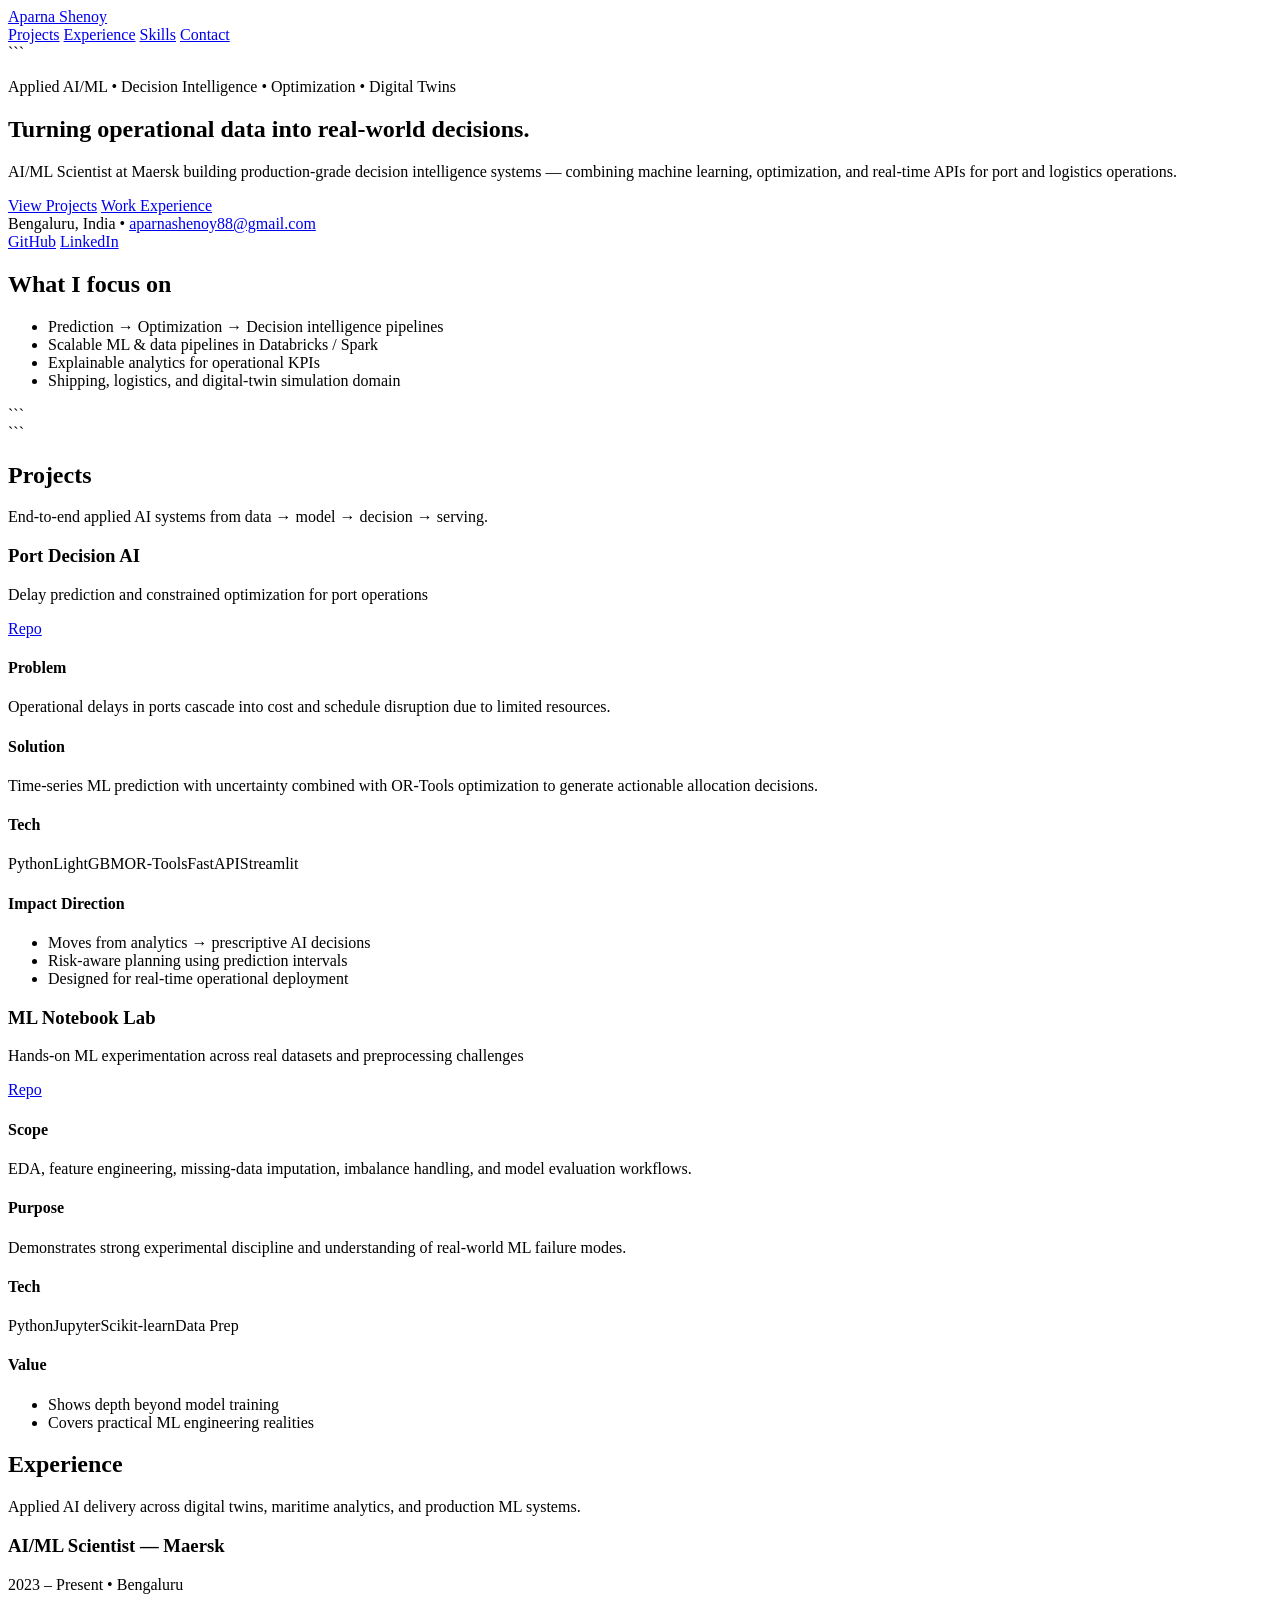
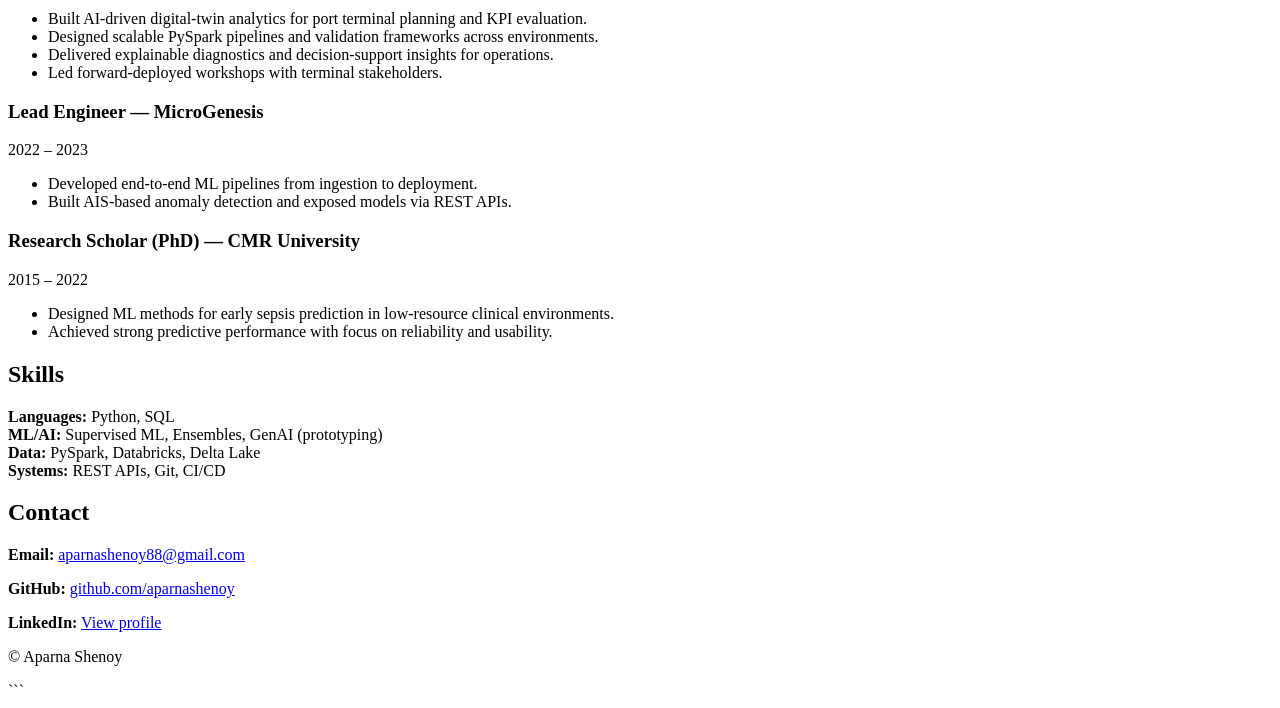
==== index.html @ 94d7e7fe "Add index.html for personal portfolio website This commit adds a new HTML file for a personal portfo" ====
<!doctype html>

<html lang="en">
<head>
  <meta charset="utf-8" />
  <meta name="viewport" content="width=device-width, initial-scale=1" />
  <title>Aparna Shenoy | Applied AI/ML Scientist</title>
  <meta name="description" content="Applied AI/ML Scientist building decision intelligence systems: forecasting, optimization, and real-time APIs for ports, logistics, and digital twins." />
  <link rel="stylesheet" href="styles.css" />
</head>

<body>
  <!-- ================= HEADER ================= -->
  <header class="container header">
    <nav class="nav">
      <a class="brand" href="#top">Aparna Shenoy</a>
      <div class="navlinks">
        <a href="#projects">Projects</a>
        <a href="#experience">Experience</a>
        <a href="#skills">Skills</a>
        <a href="#contact" class="pill">Contact</a>
      </div>
    </nav>

```
<section class="hero" id="top">
  <div>
    <p class="eyebrow">Applied AI/ML • Decision Intelligence • Optimization • Digital Twins</p>

    <h1>Turning operational data into real-world decisions.</h1>

    <p class="subtitle">
      AI/ML Scientist at Maersk building production-grade decision intelligence systems —
      combining machine learning, optimization, and real-time APIs for port and logistics operations.
    </p>

    <div class="cta">
      <a class="btn" href="#projects">View Projects</a>
      <a class="btn ghost" href="#experience">Work Experience</a>
    </div>

    <div class="meta">
      <span>Bengaluru, India</span>
      <span>•</span>
      <a href="mailto:aparnashenoy88@gmail.com">aparnashenoy88@gmail.com</a>
    </div>

    <div class="social">
      <a class="pill" href="https://github.com/aparnashenoy" target="_blank">GitHub</a>
      <a class="pill" href="https://www.linkedin.com/in/aparna-shenoy-7160a719/" target="_blank">LinkedIn</a>
    </div>
  </div>

  <div class="card">
    <h2>What I focus on</h2>
    <ul class="bullets">
      <li>Prediction → Optimization → Decision intelligence pipelines</li>
      <li>Scalable ML & data pipelines in Databricks / Spark</li>
      <li>Explainable analytics for operational KPIs</li>
      <li>Shipping, logistics, and digital-twin simulation domain</li>
    </ul>
  </div>
</section>
```

  </header>

  <!-- ================= MAIN ================= -->

  <main>

```
<!-- ===== PROJECTS ===== -->
<section class="container section" id="projects">
  <div class="sectionTitle">
    <h2>Projects</h2>
    <p>End-to-end applied AI systems from data → model → decision → serving.</p>
  </div>

  <!-- Port Decision AI -->
  <article class="project">
    <div class="projectHead">
      <div>
        <h3>Port Decision AI</h3>
        <p class="muted">Delay prediction and constrained optimization for port operations</p>
      </div>
      <div class="projectLinks">
        <a class="pill" href="https://github.com/aparnashenoy/port-decision-ai/tree/main/03_port_decision_ai" target="_blank">Repo</a>
      </div>
    </div>

    <div class="grid">
      <div class="card">
        <h4>Problem</h4>
        <p>Operational delays in ports cascade into cost and schedule disruption due to limited resources.</p>
      </div>
      <div class="card">
        <h4>Solution</h4>
        <p>Time-series ML prediction with uncertainty combined with OR-Tools optimization to generate actionable allocation decisions.</p>
      </div>
      <div class="card">
        <h4>Tech</h4>
        <p class="tags">
          <span>Python</span><span>LightGBM</span><span>OR-Tools</span><span>FastAPI</span><span>Streamlit</span>
        </p>
      </div>
      <div class="card">
        <h4>Impact Direction</h4>
        <ul class="bullets">
          <li>Moves from analytics → prescriptive AI decisions</li>
          <li>Risk-aware planning using prediction intervals</li>
          <li>Designed for real-time operational deployment</li>
        </ul>
      </div>
    </div>
  </article>

  <!-- ML Repo -->
  <article class="project">
    <div class="projectHead">
      <div>
        <h3>ML Notebook Lab</h3>
        <p class="muted">Hands-on ML experimentation across real datasets and preprocessing challenges</p>
      </div>
      <div class="projectLinks">
        <a class="pill" href="https://github.com/aparnashenoy/ml" target="_blank">Repo</a>
      </div>
    </div>

    <div class="grid">
      <div class="card">
        <h4>Scope</h4>
        <p>EDA, feature engineering, missing-data imputation, imbalance handling, and model evaluation workflows.</p>
      </div>
      <div class="card">
        <h4>Purpose</h4>
        <p>Demonstrates strong experimental discipline and understanding of real-world ML failure modes.</p>
      </div>
      <div class="card">
        <h4>Tech</h4>
        <p class="tags">
          <span>Python</span><span>Jupyter</span><span>Scikit-learn</span><span>Data Prep</span>
        </p>
      </div>
      <div class="card">
        <h4>Value</h4>
        <ul class="bullets">
          <li>Shows depth beyond model training</li>
          <li>Covers practical ML engineering realities</li>
        </ul>
      </div>
    </div>
  </article>
</section>

<!-- ===== EXPERIENCE ===== -->
<section class="container section" id="experience">
  <div class="sectionTitle">
    <h2>Experience</h2>
    <p>Applied AI delivery across digital twins, maritime analytics, and production ML systems.</p>
  </div>

  <div class="timeline">

    <div class="role card">
      <h3>AI/ML Scientist — Maersk</h3>
      <p class="muted">2023 – Present • Bengaluru</p>
      <ul class="bullets">
        <li>Built AI-driven digital-twin analytics for port terminal planning and KPI evaluation.</li>
        <li>Designed scalable PySpark pipelines and validation frameworks across environments.</li>
        <li>Delivered explainable diagnostics and decision-support insights for operations.</li>
        <li>Led forward-deployed workshops with terminal stakeholders.</li>
      </ul>
    </div>

    <div class="role card">
      <h3>Lead Engineer — MicroGenesis</h3>
      <p class="muted">2022 – 2023</p>
      <ul class="bullets">
        <li>Developed end-to-end ML pipelines from ingestion to deployment.</li>
        <li>Built AIS-based anomaly detection and exposed models via REST APIs.</li>
      </ul>
    </div>

    <div class="role card">
      <h3>Research Scholar (PhD) — CMR University</h3>
      <p class="muted">2015 – 2022</p>
      <ul class="bullets">
        <li>Designed ML methods for early sepsis prediction in low-resource clinical environments.</li>
        <li>Achieved strong predictive performance with focus on reliability and usability.</li>
      </ul>
    </div>

  </div>
</section>

<!-- ===== SKILLS ===== -->
<section class="container section" id="skills">
  <div class="sectionTitle">
    <h2>Skills</h2>
  </div>

  <div class="grid">
    <div class="card"><strong>Languages:</strong> Python, SQL</div>
    <div class="card"><strong>ML/AI:</strong> Supervised ML, Ensembles, GenAI (prototyping)</div>
    <div class="card"><strong>Data:</strong> PySpark, Databricks, Delta Lake</div>
    <div class="card"><strong>Systems:</strong> REST APIs, Git, CI/CD</div>
  </div>
</section>

<!-- ===== CONTACT ===== -->
<section class="container section" id="contact">
  <div class="sectionTitle">
    <h2>Contact</h2>
  </div>

  <div class="card contact">
    <p><strong>Email:</strong> <a href="mailto:aparnashenoy88@gmail.com">aparnashenoy88@gmail.com</a></p>
    <p><strong>GitHub:</strong> <a href="https://github.com/aparnashenoy" target="_blank">github.com/aparnashenoy</a></p>
    <p><strong>LinkedIn:</strong> <a href="https://www.linkedin.com/in/aparna-shenoy-7160a719/" target="_blank">View profile</a></p>
  </div>
</section>

<footer class="container footer">
  <p class="muted">© <span id="year"></span> Aparna Shenoy</p>
</footer>
```

  </main>

  <script src="script.js"></script>

</body>
</html>
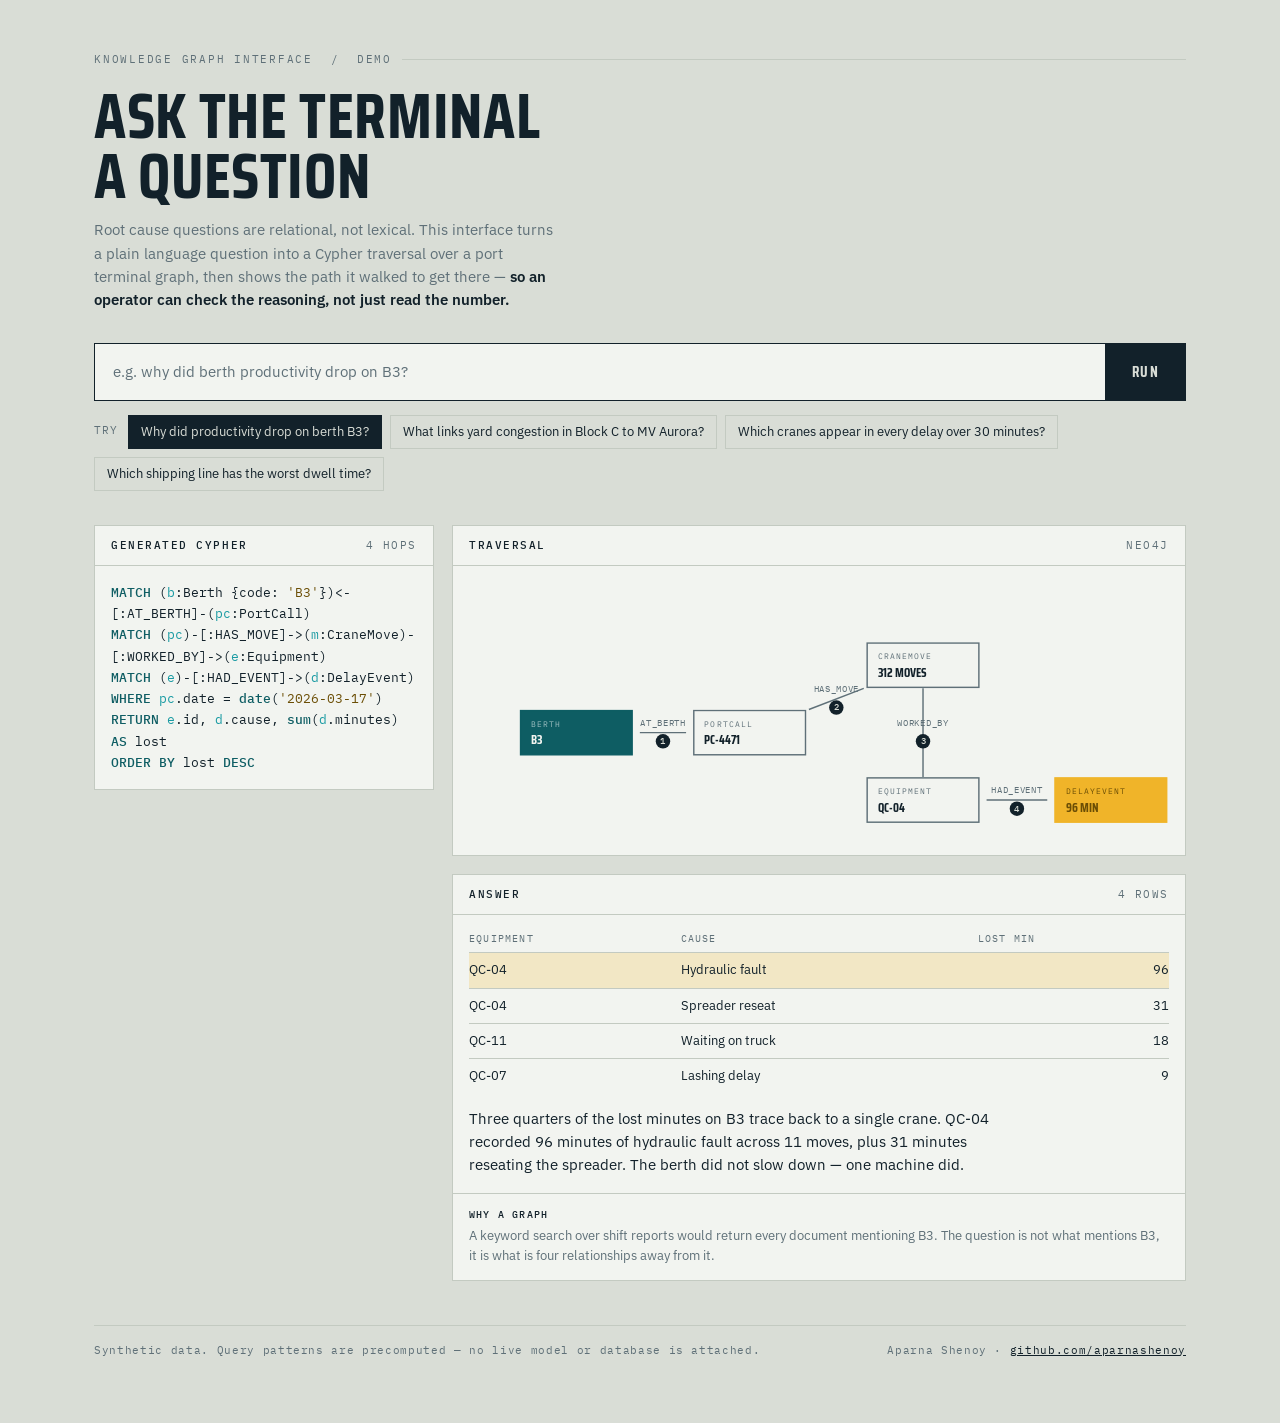
==== commit c413a061: "Update index.html" ====
--- a/index.html
+++ b/index.html
@@ -1,234 +1,635 @@
-<!doctype html>
-
+ <!DOCTYPE html>
 <html lang="en">
 <head>
-  <meta charset="utf-8" />
-  <meta name="viewport" content="width=device-width, initial-scale=1" />
-  <title>Aparna Shenoy | Applied AI/ML Scientist</title>
-  <meta name="description" content="Applied AI/ML Scientist building decision intelligence systems: forecasting, optimization, and real-time APIs for ports, logistics, and digital twins." />
-  <link rel="stylesheet" href="styles.css" />
+<meta charset="utf-8">
+<meta name="viewport" content="width=device-width, initial-scale=1">
+<title>Yard Graph — ask the terminal a question</title>
+<link rel="preconnect" href="https://fonts.googleapis.com">
+<link rel="preconnect" href="https://fonts.gstatic.com" crossorigin>
+<link href="https://fonts.googleapis.com/css2?family=Saira+Condensed:wght@500;700&family=IBM+Plex+Mono:wght@400;500&family=IBM+Plex+Sans:wght@400;500;600&display=swap" rel="stylesheet">
+<style>
+  :root{
+    --quay:#D9DDD6;
+    --panel:#F2F4F0;
+    --line:#C3CAC1;
+    --ink:#12212A;
+    --steel:#5F7078;
+    --hull:#0E5D63;
+    --water:#189AA2;
+    --hazard:#F0B429;
+    --hazard-ink:#6B4E05;
+  }
+
+  *{box-sizing:border-box}
+
+  html,body{margin:0;padding:0}
+
+  body{
+    background:var(--quay);
+    color:var(--ink);
+    font-family:"IBM Plex Sans",system-ui,sans-serif;
+    font-size:15px;
+    line-height:1.55;
+    -webkit-font-smoothing:antialiased;
+  }
+
+  .wrap{max-width:1140px;margin:0 auto;padding:40px 24px 64px}
+
+  /* ---------- masthead ---------- */
+
+  .eyebrow{
+    font-family:"IBM Plex Mono",monospace;
+    font-size:11px;
+    letter-spacing:.16em;
+    text-transform:uppercase;
+    color:var(--steel);
+    display:flex;
+    align-items:center;
+    gap:10px;
+  }
+  .eyebrow::after{content:"";flex:1;height:1px;background:var(--line)}
+
+  h1{
+    font-family:"Saira Condensed",sans-serif;
+    font-weight:700;
+    text-transform:uppercase;
+    letter-spacing:.01em;
+    font-size:clamp(38px,7vw,64px);
+    line-height:.94;
+    margin:18px 0 12px;
+  }
+
+  .standfirst{
+    max-width:52ch;
+    color:var(--steel);
+    margin:0 0 32px;
+  }
+  .standfirst strong{color:var(--ink);font-weight:600}
+
+  /* ---------- ask bar ---------- */
+
+  .ask{
+    display:flex;
+    gap:0;
+    border:1.5px solid var(--ink);
+    background:var(--panel);
+    margin-bottom:14px;
+  }
+
+  .ask input{
+    flex:1;
+    min-width:0;
+    border:0;
+    background:transparent;
+    padding:16px 18px;
+    font:inherit;
+    color:var(--ink);
+  }
+  .ask input::placeholder{color:var(--steel)}
+  .ask input:focus{outline:none;background:#fff}
+
+  .ask button{
+    border:0;
+    border-left:1.5px solid var(--ink);
+    background:var(--ink);
+    color:var(--quay);
+    font-family:"Saira Condensed",sans-serif;
+    font-weight:700;
+    text-transform:uppercase;
+    letter-spacing:.1em;
+    font-size:15px;
+    padding:0 26px;
+    cursor:pointer;
+  }
+  .ask button:hover{background:var(--hull)}
+
+  :focus-visible{outline:2.5px solid var(--water);outline-offset:2px}
+
+  .chips{
+    display:flex;
+    flex-wrap:wrap;
+    gap:8px;
+    margin-bottom:34px;
+  }
+  .chips span{
+    font-family:"IBM Plex Mono",monospace;
+    font-size:11px;
+    letter-spacing:.1em;
+    text-transform:uppercase;
+    color:var(--steel);
+    padding-top:7px;
+    margin-right:2px;
+  }
+  .chip{
+    border:1px solid var(--line);
+    background:transparent;
+    color:var(--ink);
+    font:inherit;
+    font-size:13px;
+    padding:6px 12px;
+    cursor:pointer;
+    text-align:left;
+  }
+  .chip:hover{border-color:var(--ink);background:var(--panel)}
+  .chip[aria-pressed="true"]{background:var(--ink);color:var(--quay);border-color:var(--ink)}
+
+  /* ---------- panels ---------- */
+
+  .grid{
+    display:grid;
+    grid-template-columns:minmax(0,340px) minmax(0,1fr);
+    gap:18px;
+    align-items:start;
+  }
+
+  .panel{
+    background:var(--panel);
+    border:1px solid var(--line);
+  }
+
+  .panel-head{
+    display:flex;
+    align-items:baseline;
+    justify-content:space-between;
+    gap:12px;
+    padding:11px 16px;
+    border-bottom:1px solid var(--line);
+    font-family:"IBM Plex Mono",monospace;
+    font-size:11px;
+    letter-spacing:.14em;
+    text-transform:uppercase;
+    color:var(--steel);
+  }
+  .panel-head b{color:var(--ink);font-weight:500}
+
+  .cypher{
+    margin:0;
+    padding:16px;
+    font-family:"IBM Plex Mono",monospace;
+    font-size:12.5px;
+    line-height:1.7;
+    white-space:pre-wrap;
+    word-break:break-word;
+    color:var(--ink);
+  }
+  .kw{color:var(--hull);font-weight:500}
+  .var{color:var(--water)}
+  .str{color:var(--hazard-ink)}
+
+  .stage{display:block;width:100%;height:auto}
+
+  /* ---------- graph ---------- */
+
+  .node-box{fill:var(--panel);stroke:var(--steel);stroke-width:1.5}
+  .node-box.is-seed{fill:var(--hull);stroke:var(--hull)}
+  .node-box.is-hit{fill:var(--hazard);stroke:var(--hazard)}
+
+  .node-label{
+    font-family:"Saira Condensed",sans-serif;
+    font-weight:700;
+    text-transform:uppercase;
+    font-size:13px;
+    fill:var(--ink);
+  }
+  .is-seed + .node-label,
+  .node-label.on-dark{fill:var(--panel)}
+
+  .node-type{
+    font-family:"IBM Plex Mono",monospace;
+    font-size:8.5px;
+    letter-spacing:.13em;
+    text-transform:uppercase;
+    fill:var(--steel);
+  }
+  .node-type.on-dark{fill:#9FBFC1}
+  .node-type.on-hazard{fill:var(--hazard-ink)}
+
+  .edge{fill:none;stroke:var(--steel);stroke-width:1.5}
+  .edge-label{
+    font-family:"IBM Plex Mono",monospace;
+    font-size:9px;
+    letter-spacing:.08em;
+    fill:var(--steel);
+    text-transform:uppercase;
+  }
+
+  .hop-badge{fill:var(--ink)}
+  .hop-num{
+    font-family:"IBM Plex Mono",monospace;
+    font-size:9px;
+    font-weight:500;
+    fill:var(--quay);
+    text-anchor:middle;
+  }
+
+  .g-item{opacity:0;animation:rise .42s cubic-bezier(.2,.7,.3,1) forwards}
+  @keyframes rise{from{opacity:0;transform:translateY(7px)}to{opacity:1;transform:translateY(0)}}
+  .g-item{transform-box:fill-box;transform-origin:center}
+
+  /* ---------- answer ---------- */
+
+  .answer{padding:16px}
+  .answer p{margin:0 0 14px;max-width:58ch}
+  .answer p:last-child{margin-bottom:0}
+
+  table{border-collapse:collapse;width:100%;font-size:13px;margin-bottom:14px}
+  th{
+    text-align:left;
+    font-family:"IBM Plex Mono",monospace;
+    font-size:10px;
+    letter-spacing:.12em;
+    text-transform:uppercase;
+    color:var(--steel);
+    font-weight:400;
+    padding:0 10px 6px 0;
+    border-bottom:1px solid var(--line);
+  }
+  td{
+    padding:7px 10px 7px 0;
+    border-bottom:1px solid var(--line);
+    font-variant-numeric:tabular-nums;
+  }
+  tr:last-child td{border-bottom:0}
+  td.num{text-align:right;padding-right:0}
+  tr.lead td{background:rgba(240,180,41,.22)}
+
+  .why{
+    border-top:1px solid var(--line);
+    padding:13px 16px;
+    font-size:13px;
+    color:var(--steel);
+  }
+  .why b{
+    color:var(--ink);
+    font-family:"IBM Plex Mono",monospace;
+    font-size:10px;
+    letter-spacing:.12em;
+    text-transform:uppercase;
+    font-weight:500;
+    display:block;
+    margin-bottom:4px;
+  }
+
+  .empty{padding:34px 16px;color:var(--steel);max-width:46ch}
+  .empty b{display:block;color:var(--ink);font-weight:600;margin-bottom:6px}
+
+  /* ---------- footer ---------- */
+
+  footer{
+    margin-top:44px;
+    padding-top:16px;
+    border-top:1px solid var(--line);
+    display:flex;
+    flex-wrap:wrap;
+    gap:14px 28px;
+    justify-content:space-between;
+    font-family:"IBM Plex Mono",monospace;
+    font-size:11px;
+    letter-spacing:.06em;
+    color:var(--steel);
+  }
+  footer a{color:var(--ink)}
+
+  @media(max-width:860px){
+    .grid{grid-template-columns:1fr}
+    .wrap{padding:28px 18px 48px}
+  }
+
+  @media(prefers-reduced-motion:reduce){
+    .g-item{animation:none;opacity:1}
+    *{transition:none!important}
+  }
+</style>
 </head>
-
 <body>
-  <!-- ================= HEADER ================= -->
-  <header class="container header">
-    <nav class="nav">
-      <a class="brand" href="#top">Aparna Shenoy</a>
-      <div class="navlinks">
-        <a href="#projects">Projects</a>
-        <a href="#experience">Experience</a>
-        <a href="#skills">Skills</a>
-        <a href="#contact" class="pill">Contact</a>
+<div class="wrap">
+
+  <p class="eyebrow">Knowledge graph interface &nbsp;/&nbsp; demo</p>
+
+  <h1>Ask the terminal<br>a question</h1>
+
+  <p class="standfirst">Root cause questions are relational, not lexical. This interface turns a plain
+  language question into a Cypher traversal over a port terminal graph, then shows the path it walked to
+  get there — <strong>so an operator can check the reasoning, not just read the number.</strong></p>
+
+  <form class="ask" id="ask" autocomplete="off">
+    <label for="q" class="visually-hidden" style="position:absolute;left:-9999px">Your question</label>
+    <input id="q" type="text" placeholder="e.g. why did berth productivity drop on B3?">
+    <button type="submit">Run</button>
+  </form>
+
+  <div class="chips" id="chips"><span>Try</span></div>
+
+  <div class="grid">
+    <div class="panel">
+      <div class="panel-head"><b>Generated Cypher</b><span id="hopcount"></span></div>
+      <pre class="cypher" id="cypher"></pre>
+    </div>
+
+    <div>
+      <div class="panel" style="margin-bottom:18px">
+        <div class="panel-head"><b>Traversal</b><span>Neo4j</span></div>
+        <svg class="stage" id="stage" viewBox="0 0 760 300" role="img" aria-label="Graph traversal diagram"></svg>
       </div>
-    </nav>
-
-```
-<section class="hero" id="top">
-  <div>
-    <p class="eyebrow">Applied AI/ML • Decision Intelligence • Optimization • Digital Twins</p>
-
-    <h1>Turning operational data into real-world decisions.</h1>
-
-    <p class="subtitle">
-      AI/ML Scientist at Maersk building production-grade decision intelligence systems —
-      combining machine learning, optimization, and real-time APIs for port and logistics operations.
-    </p>
-
-    <div class="cta">
-      <a class="btn" href="#projects">View Projects</a>
-      <a class="btn ghost" href="#experience">Work Experience</a>
-    </div>
-
-    <div class="meta">
-      <span>Bengaluru, India</span>
-      <span>•</span>
-      <a href="mailto:aparnashenoy88@gmail.com">aparnashenoy88@gmail.com</a>
-    </div>
-
-    <div class="social">
-      <a class="pill" href="https://github.com/aparnashenoy" target="_blank">GitHub</a>
-      <a class="pill" href="https://www.linkedin.com/in/aparna-shenoy-7160a719/" target="_blank">LinkedIn</a>
+
+      <div class="panel">
+        <div class="panel-head"><b>Answer</b><span id="rowcount"></span></div>
+        <div class="answer" id="answer"></div>
+        <div class="why" id="why"></div>
+      </div>
     </div>
   </div>
 
-  <div class="card">
-    <h2>What I focus on</h2>
-    <ul class="bullets">
-      <li>Prediction → Optimization → Decision intelligence pipelines</li>
-      <li>Scalable ML & data pipelines in Databricks / Spark</li>
-      <li>Explainable analytics for operational KPIs</li>
-      <li>Shipping, logistics, and digital-twin simulation domain</li>
-    </ul>
-  </div>
-</section>
-```
-
-  </header>
-
-  <!-- ================= MAIN ================= -->
-
-  <main>
-
-```
-<!-- ===== PROJECTS ===== -->
-<section class="container section" id="projects">
-  <div class="sectionTitle">
-    <h2>Projects</h2>
-    <p>End-to-end applied AI systems from data → model → decision → serving.</p>
-  </div>
-
-  <!-- Port Decision AI -->
-  <article class="project">
-    <div class="projectHead">
-      <div>
-        <h3>Port Decision AI</h3>
-        <p class="muted">Delay prediction and constrained optimization for port operations</p>
-      </div>
-      <div class="projectLinks">
-        <a class="pill" href="https://github.com/aparnashenoy/port-decision-ai/tree/main/03_port_decision_ai" target="_blank">Repo</a>
-      </div>
-    </div>
-
-    <div class="grid">
-      <div class="card">
-        <h4>Problem</h4>
-        <p>Operational delays in ports cascade into cost and schedule disruption due to limited resources.</p>
-      </div>
-      <div class="card">
-        <h4>Solution</h4>
-        <p>Time-series ML prediction with uncertainty combined with OR-Tools optimization to generate actionable allocation decisions.</p>
-      </div>
-      <div class="card">
-        <h4>Tech</h4>
-        <p class="tags">
-          <span>Python</span><span>LightGBM</span><span>OR-Tools</span><span>FastAPI</span><span>Streamlit</span>
-        </p>
-      </div>
-      <div class="card">
-        <h4>Impact Direction</h4>
-        <ul class="bullets">
-          <li>Moves from analytics → prescriptive AI decisions</li>
-          <li>Risk-aware planning using prediction intervals</li>
-          <li>Designed for real-time operational deployment</li>
-        </ul>
-      </div>
-    </div>
-  </article>
-
-  <!-- ML Repo -->
-  <article class="project">
-    <div class="projectHead">
-      <div>
-        <h3>ML Notebook Lab</h3>
-        <p class="muted">Hands-on ML experimentation across real datasets and preprocessing challenges</p>
-      </div>
-      <div class="projectLinks">
-        <a class="pill" href="https://github.com/aparnashenoy/ml" target="_blank">Repo</a>
-      </div>
-    </div>
-
-    <div class="grid">
-      <div class="card">
-        <h4>Scope</h4>
-        <p>EDA, feature engineering, missing-data imputation, imbalance handling, and model evaluation workflows.</p>
-      </div>
-      <div class="card">
-        <h4>Purpose</h4>
-        <p>Demonstrates strong experimental discipline and understanding of real-world ML failure modes.</p>
-      </div>
-      <div class="card">
-        <h4>Tech</h4>
-        <p class="tags">
-          <span>Python</span><span>Jupyter</span><span>Scikit-learn</span><span>Data Prep</span>
-        </p>
-      </div>
-      <div class="card">
-        <h4>Value</h4>
-        <ul class="bullets">
-          <li>Shows depth beyond model training</li>
-          <li>Covers practical ML engineering realities</li>
-        </ul>
-      </div>
-    </div>
-  </article>
-</section>
-
-<!-- ===== EXPERIENCE ===== -->
-<section class="container section" id="experience">
-  <div class="sectionTitle">
-    <h2>Experience</h2>
-    <p>Applied AI delivery across digital twins, maritime analytics, and production ML systems.</p>
-  </div>
-
-  <div class="timeline">
-
-    <div class="role card">
-      <h3>AI/ML Scientist — Maersk</h3>
-      <p class="muted">2023 – Present • Bengaluru</p>
-      <ul class="bullets">
-        <li>Built AI-driven digital-twin analytics for port terminal planning and KPI evaluation.</li>
-        <li>Designed scalable PySpark pipelines and validation frameworks across environments.</li>
-        <li>Delivered explainable diagnostics and decision-support insights for operations.</li>
-        <li>Led forward-deployed workshops with terminal stakeholders.</li>
-      </ul>
-    </div>
-
-    <div class="role card">
-      <h3>Lead Engineer — MicroGenesis</h3>
-      <p class="muted">2022 – 2023</p>
-      <ul class="bullets">
-        <li>Developed end-to-end ML pipelines from ingestion to deployment.</li>
-        <li>Built AIS-based anomaly detection and exposed models via REST APIs.</li>
-      </ul>
-    </div>
-
-    <div class="role card">
-      <h3>Research Scholar (PhD) — CMR University</h3>
-      <p class="muted">2015 – 2022</p>
-      <ul class="bullets">
-        <li>Designed ML methods for early sepsis prediction in low-resource clinical environments.</li>
-        <li>Achieved strong predictive performance with focus on reliability and usability.</li>
-      </ul>
-    </div>
-
-  </div>
-</section>
-
-<!-- ===== SKILLS ===== -->
-<section class="container section" id="skills">
-  <div class="sectionTitle">
-    <h2>Skills</h2>
-  </div>
-
-  <div class="grid">
-    <div class="card"><strong>Languages:</strong> Python, SQL</div>
-    <div class="card"><strong>ML/AI:</strong> Supervised ML, Ensembles, GenAI (prototyping)</div>
-    <div class="card"><strong>Data:</strong> PySpark, Databricks, Delta Lake</div>
-    <div class="card"><strong>Systems:</strong> REST APIs, Git, CI/CD</div>
-  </div>
-</section>
-
-<!-- ===== CONTACT ===== -->
-<section class="container section" id="contact">
-  <div class="sectionTitle">
-    <h2>Contact</h2>
-  </div>
-
-  <div class="card contact">
-    <p><strong>Email:</strong> <a href="mailto:aparnashenoy88@gmail.com">aparnashenoy88@gmail.com</a></p>
-    <p><strong>GitHub:</strong> <a href="https://github.com/aparnashenoy" target="_blank">github.com/aparnashenoy</a></p>
-    <p><strong>LinkedIn:</strong> <a href="https://www.linkedin.com/in/aparna-shenoy-7160a719/" target="_blank">View profile</a></p>
-  </div>
-</section>
-
-<footer class="container footer">
-  <p class="muted">© <span id="year"></span> Aparna Shenoy</p>
-</footer>
-```
-
-  </main>
-
-  <script src="script.js"></script>
-
+  <footer>
+    <span>Synthetic data. Query patterns are precomputed — no live model or database is attached.</span>
+    <span>Aparna Shenoy · <a href="https://github.com/aparnashenoy">github.com/aparnashenoy</a></span>
+  </footer>
+
+</div>
+
+<script>
+const QUERIES = [
+  {
+    chip: "Why did productivity drop on berth B3?",
+    match: ["berth","b3","productivity","drop","slow"],
+    cypher: [
+      ["kw","MATCH "],["","("],["var","b"],["",":Berth {code: "],["str","'B3'"],["","})<-[:AT_BERTH]-("],["var","pc"],["",":PortCall)"],
+      ["","\n"],["kw","MATCH "],["","("],["var","pc"],["",")-[:HAS_MOVE]->("],["var","m"],["",":CraneMove)-[:WORKED_BY]->("],["var","e"],["",":Equipment)"],
+      ["","\n"],["kw","MATCH "],["","("],["var","e"],["",")-[:HAD_EVENT]->("],["var","d"],["",":DelayEvent)"],
+      ["","\n"],["kw","WHERE "],["var","pc"],["",".date = "],["kw","date"],["","("],["str","'2026-03-17'"],["",")"],
+      ["","\n"],["kw","RETURN "],["var","e"],["",".id, "],["var","d"],["",".cause, "],["kw","sum"],["","("],["var","d"],["",".minutes) "],["kw","AS "],["","lost"],
+      ["","\n"],["kw","ORDER BY "],["","lost "],["kw","DESC"]
+    ],
+    nodes:[
+      {id:"b",  label:"B3",       type:"Berth",      x:70,  y:150, kind:"seed"},
+      {id:"pc", label:"PC-4471",  type:"PortCall",   x:250, y:150},
+      {id:"m",  label:"312 moves",type:"CraneMove",  x:430, y:80},
+      {id:"e",  label:"QC-04",    type:"Equipment",  x:430, y:220},
+      {id:"d",  label:"96 min",   type:"DelayEvent", x:625, y:220, kind:"hit"}
+    ],
+    edges:[
+      {from:"b", to:"pc", label:"AT_BERTH",  hop:1},
+      {from:"pc",to:"m",  label:"HAS_MOVE",  hop:2},
+      {from:"m", to:"e",  label:"WORKED_BY", hop:3},
+      {from:"e", to:"d",  label:"HAD_EVENT", hop:4}
+    ],
+    cols:["Equipment","Cause","Lost min"],
+    rows:[
+      ["QC-04","Hydraulic fault","96",true],
+      ["QC-04","Spreader reseat","31",false],
+      ["QC-11","Waiting on truck","18",false],
+      ["QC-07","Lashing delay","9",false]
+    ],
+    answer:"Three quarters of the lost minutes on B3 trace back to a single crane. QC-04 recorded 96 minutes of hydraulic fault across 11 moves, plus 31 minutes reseating the spreader. The berth did not slow down — one machine did.",
+    why:"A keyword search over shift reports would return every document mentioning B3. The question is not what mentions B3, it is what is four relationships away from it."
+  },
+  {
+    chip: "What links yard congestion in Block C to MV Aurora?",
+    match:["block c","aurora","congestion","yard","link","connect"],
+    cypher:[
+      ["kw","MATCH "],["","path = ("],["var","v"],["",":Vessel {name: "],["str","'MV Aurora'"],["","})"],
+      ["","\n       -[*1..4]-("],["var","yb"],["",":YardBlock {code: "],["str","'C'"],["","})"],
+      ["","\n"],["kw","RETURN "],["","path"],
+      ["","\n"],["kw","ORDER BY "],["kw","length"],["","(path) "],["kw","ASC"],
+      ["","\n"],["kw","LIMIT "],["","1"]
+    ],
+    nodes:[
+      {id:"v",  label:"MV Aurora", type:"Vessel",    x:64,  y:150, kind:"seed"},
+      {id:"pc", label:"PC-4488",   type:"PortCall",  x:236, y:150},
+      {id:"c",  label:"1,140 TEU", type:"Discharge", x:410, y:150},
+      {id:"yb", label:"Block C",   type:"YardBlock", x:590, y:150, kind:"hit"}
+    ],
+    edges:[
+      {from:"v", to:"pc", label:"MADE_CALL", hop:1},
+      {from:"pc",to:"c",  label:"DISCHARGED",hop:2},
+      {from:"c", to:"yb", label:"STACKED_IN",hop:3}
+    ],
+    cols:["Hop","Relationship","Node"],
+    rows:[
+      ["1","MADE_CALL","PC-4488",false],
+      ["2","DISCHARGED","1,140 TEU",false],
+      ["3","STACKED_IN","Block C",true]
+    ],
+    answer:"Three hops. MV Aurora discharged 1,140 TEU on call PC-4488, and 78% of that box count was stacked into Block C inside a six hour window. The congestion is not a yard planning fault — it is one vessel's discharge landing in one block.",
+    why:"Shortest path between two named nodes. No amount of semantic similarity between the phrases 'Block C' and 'MV Aurora' would surface this — the connection is structural, and it is three edges long."
+  },
+  {
+    chip: "Which cranes appear in every delay over 30 minutes?",
+    match:["crane","every","all","delay","30","repeat","common"],
+    cypher:[
+      ["kw","MATCH "],["","("],["var","e"],["",":Equipment)-[:HAD_EVENT]->("],["var","d"],["",":DelayEvent)"],
+      ["","\n"],["kw","WHERE "],["var","d"],["",".minutes > 30"],
+      ["","\n  "],["kw","AND "],["var","d"],["",".date >= "],["kw","date"],["","("],["str","'2026-03-01'"],["",")"],
+      ["","\n"],["kw","WITH "],["var","e"],["", ", "],["kw","count"],["","("],["kw","DISTINCT "],["var","d"],["",") "],["kw","AS "],["","events"],
+      ["","\n"],["kw","WHERE "],["","events >= 3"],
+      ["","\n"],["kw","RETURN "],["var","e"],["",".id, "],["var","e"],["",".last_service, events"]
+    ],
+    nodes:[
+      {id:"d1",label:"41 min",  type:"DelayEvent", x:80, y:70},
+      {id:"d2",label:"36 min",  type:"DelayEvent", x:80, y:150},
+      {id:"d3",label:"52 min",  type:"DelayEvent", x:80, y:230},
+      {id:"e", label:"QC-04",   type:"Equipment",  x:330,y:150, kind:"hit"},
+      {id:"s", label:"114 days",type:"LastService",x:570,y:150}
+    ],
+    edges:[
+      {from:"d1",to:"e", label:"HAD_EVENT", hop:1},
+      {from:"d2",to:"e", label:"HAD_EVENT", hop:1},
+      {from:"d3",to:"e", label:"HAD_EVENT", hop:1},
+      {from:"e", to:"s", label:"SERVICED",  hop:2}
+    ],
+    cols:["Equipment","Last service","Events"],
+    rows:[
+      ["QC-04","114 days ago","7",true],
+      ["QC-11","23 days ago","3",false],
+      ["RTG-22","61 days ago","3",false]
+    ],
+    answer:"QC-04 again, and this time with a reason attached. Seven delays over 30 minutes in March, against a service interval that is 114 days old. The other two cranes on the list were serviced inside the quarter.",
+    why:"The useful part is the join, not the filter. Counting delays is a spreadsheet job; attaching each crane's maintenance history to its delay history in the same traversal is not."
+  },
+  {
+    chip: "Which shipping line has the worst dwell time?",
+    match:["shipping line","dwell","worst","line","carrier"],
+    cypher:[
+      ["kw","MATCH "],["","("],["var","sl"],["",":ShippingLine)<-[:OPERATED_BY]-("],["var","v"],["",":Vessel)"],
+      ["","\n"],["kw","MATCH "],["","("],["var","v"],["",")-[:MADE_CALL]->("],["var","pc"],["",":PortCall)-[:DISCHARGED]->("],["var","c"],["",":Container)"],
+      ["","\n"],["kw","WITH "],["var","sl"],["", ", "],["kw","avg"],["","("],["var","c"],["",".dwell_hours) "],["kw","AS "],["","dwell"],
+      ["","\n"],["kw","RETURN "],["var","sl"],["",".name, "],["kw","round"],["","(dwell, 1) "],["kw","AS "],["","dwell_hrs"],
+      ["","\n"],["kw","ORDER BY "],["","dwell "],["kw","DESC"]
+    ],
+    nodes:[
+      {id:"sl",label:"Line",     type:"ShippingLine",x:70, y:150, kind:"seed"},
+      {id:"v", label:"14 ships", type:"Vessel",      x:250,y:150},
+      {id:"pc",label:"38 calls", type:"PortCall",    x:430,y:150},
+      {id:"c", label:"91.4 hrs", type:"Container",   x:620,y:150, kind:"hit"}
+    ],
+    edges:[
+      {from:"sl",to:"v", label:"OPERATED_BY",hop:1},
+      {from:"v", to:"pc",label:"MADE_CALL",  hop:2},
+      {from:"pc",to:"c", label:"DISCHARGED", hop:3}
+    ],
+    cols:["Shipping line","Calls","Dwell hrs"],
+    rows:[
+      ["Northbound Lines","38","91.4",true],
+      ["Cassia Maritime","51","64.2",false],
+      ["Perenna Shipping","44","58.9",false],
+      ["Kestrel Container","29","52.6",false]
+    ],
+    answer:"Northbound Lines sits 42% above the next carrier at 91.4 hours average dwell, on the second lowest call count. Low volume, long dwell — the pattern points at documentation hold rather than yard capacity.",
+    why:"This one a SQL query would also answer. Worth saying so: the graph earns its place on the traversal questions above, not on every question."
+  }
+];
+
+const NODE_W = 116, NODE_H = 46;
+const stage   = document.getElementById('stage');
+const cypherEl= document.getElementById('cypher');
+const answerEl= document.getElementById('answer');
+const whyEl   = document.getElementById('why');
+const hopEl   = document.getElementById('hopcount');
+const rowEl   = document.getElementById('rowcount');
+const chipsEl = document.getElementById('chips');
+const input   = document.getElementById('q');
+
+const svg = (tag, attrs={}) => {
+  const el = document.createElementNS('http://www.w3.org/2000/svg', tag);
+  for (const k in attrs) el.setAttribute(k, attrs[k]);
+  return el;
+};
+
+QUERIES.forEach((q, i) => {
+  const b = document.createElement('button');
+  b.type = 'button';
+  b.className = 'chip';
+  b.textContent = q.chip;
+  b.setAttribute('aria-pressed', 'false');
+  b.addEventListener('click', () => { input.value = q.chip; render(i); });
+  chipsEl.appendChild(b);
+});
+
+function paintCypher(tokens){
+  cypherEl.textContent = '';
+  tokens.forEach(([cls, text]) => {
+    if (!cls) { cypherEl.appendChild(document.createTextNode(text)); return; }
+    const s = document.createElement('span');
+    s.className = cls;
+    s.textContent = text;
+    cypherEl.appendChild(s);
+  });
+}
+
+function drawGraph(q){
+  stage.textContent = '';
+  const byId = Object.fromEntries(q.nodes.map(n => [n.id, n]));
+  const reduce = window.matchMedia('(prefers-reduced-motion: reduce)').matches;
+  let step = 0;
+
+  q.edges.forEach(e => {
+    const a = byId[e.from], b = byId[e.to];
+    const g = svg('g', {class:'g-item'});
+    if (!reduce) g.style.animationDelay = (step * 130) + 'ms';
+    step++;
+
+    const ax = a.x + NODE_W/2, ay = a.y + NODE_H/2;
+    const bx = b.x + NODE_W/2, by = b.y + NODE_H/2;
+    const dx = bx - ax, dy = by - ay;
+    const len = Math.hypot(dx, dy) || 1;
+    const pad = 66;
+    const x1 = ax + dx/len * pad, y1 = ay + dy/len * (Math.abs(dy) > 6 ? 30 : pad*0.0);
+    const x2 = bx - dx/len * pad, y2 = by - dy/len * (Math.abs(dy) > 6 ? 30 : pad*0.0);
+
+    g.appendChild(svg('path', {
+      class:'edge',
+      d:`M ${x1} ${ay + (Math.abs(dy)>6 ? (dy>0?24:-24) : 0)} L ${x2} ${by - (Math.abs(dy)>6 ? (dy>0?24:-24) : 0)}`
+    }));
+
+    const mx = (x1+x2)/2, my = (ay+by)/2;
+    const lbl = svg('text', {class:'edge-label', x:mx, y:my - 7, 'text-anchor':'middle'});
+    lbl.textContent = e.label;
+    g.appendChild(lbl);
+
+    g.appendChild(svg('circle', {class:'hop-badge', cx:mx, cy:my + 9, r:7.5}));
+    const num = svg('text', {class:'hop-num', x:mx, y:my + 12});
+    num.textContent = e.hop;
+    g.appendChild(num);
+
+    stage.appendChild(g);
+  });
+
+  q.nodes.forEach(n => {
+    const g = svg('g', {class:'g-item'});
+    if (!reduce) g.style.animationDelay = (step * 130) + 'ms';
+    step++;
+
+    const dark = n.kind === 'seed';
+    g.appendChild(svg('rect', {
+      class:'node-box' + (n.kind ? ' is-' + n.kind : ''),
+      x:n.x, y:n.y, width:NODE_W, height:NODE_H
+    }));
+
+    const t = svg('text', {class:'node-type' + (dark ? ' on-dark' : n.kind === 'hit' ? ' on-hazard' : ''), x:n.x + 11, y:n.y + 17});
+    t.textContent = n.type;
+    g.appendChild(t);
+
+    const l = svg('text', {class:'node-label' + (dark ? ' on-dark' : ''), x:n.x + 11, y:n.y + 35});
+    l.textContent = n.label;
+    if (dark) l.style.fill = 'var(--panel)';
+    if (n.kind === 'hit') l.style.fill = 'var(--hazard-ink)';
+    g.appendChild(l);
+
+    stage.appendChild(g);
+  });
+}
+
+function render(i){
+  const q = QUERIES[i];
+  paintCypher(q.cypher);
+  drawGraph(q);
+
+  const hops = Math.max(...q.edges.map(e => e.hop));
+  hopEl.textContent = hops + (hops === 1 ? ' hop' : ' hops');
+  rowEl.textContent = q.rows.length + ' rows';
+
+  let html = '<table><thead><tr>';
+  q.cols.forEach((c, ci) => html += `<th${ci === q.cols.length-1 ? ' class="num"' : ''}>${c}</th>`);
+  html += '</tr></thead><tbody>';
+  q.rows.forEach(r => {
+    html += `<tr class="${r[r.length-1] ? 'lead' : ''}">`;
+    r.slice(0, -1).forEach((cell, ci) => html += `<td${ci === q.cols.length-1 ? ' class="num"' : ''}>${cell}</td>`);
+    html += '</tr>';
+  });
+  html += '</tbody></table><p>' + q.answer + '</p>';
+  answerEl.innerHTML = html;
+
+  whyEl.innerHTML = '<b>Why a graph</b>' + q.why;
+
+  [...chipsEl.querySelectorAll('.chip')].forEach((c, ci) =>
+    c.setAttribute('aria-pressed', ci === i ? 'true' : 'false'));
+}
+
+function showEmpty(text){
+  stage.textContent = '';
+  cypherEl.textContent = '';
+  hopEl.textContent = '';
+  rowEl.textContent = '';
+  whyEl.innerHTML = '';
+  answerEl.innerHTML = '<div class="empty"><b>No traversal for that one yet.</b>' +
+    'This demo carries four precomputed questions. Pick one above, or rephrase toward berths, ' +
+    'cranes, yard blocks, dwell time, or a named vessel.</div>';
+  [...chipsEl.querySelectorAll('.chip')].forEach(c => c.setAttribute('aria-pressed', 'false'));
+}
+
+document.getElementById('ask').addEventListener('submit', ev => {
+  ev.preventDefault();
+  const v = input.value.toLowerCase().trim();
+  if (!v) return;
+  let best = -1, score = 0;
+  QUERIES.forEach((q, i) => {
+    const s = q.match.filter(m => v.includes(m)).length;
+    if (s > score) { score = s; best = i; }
+  });
+  score > 0 ? render(best) : showEmpty();
+});
+
+render(0);
+</script>
 </body>
 </html>
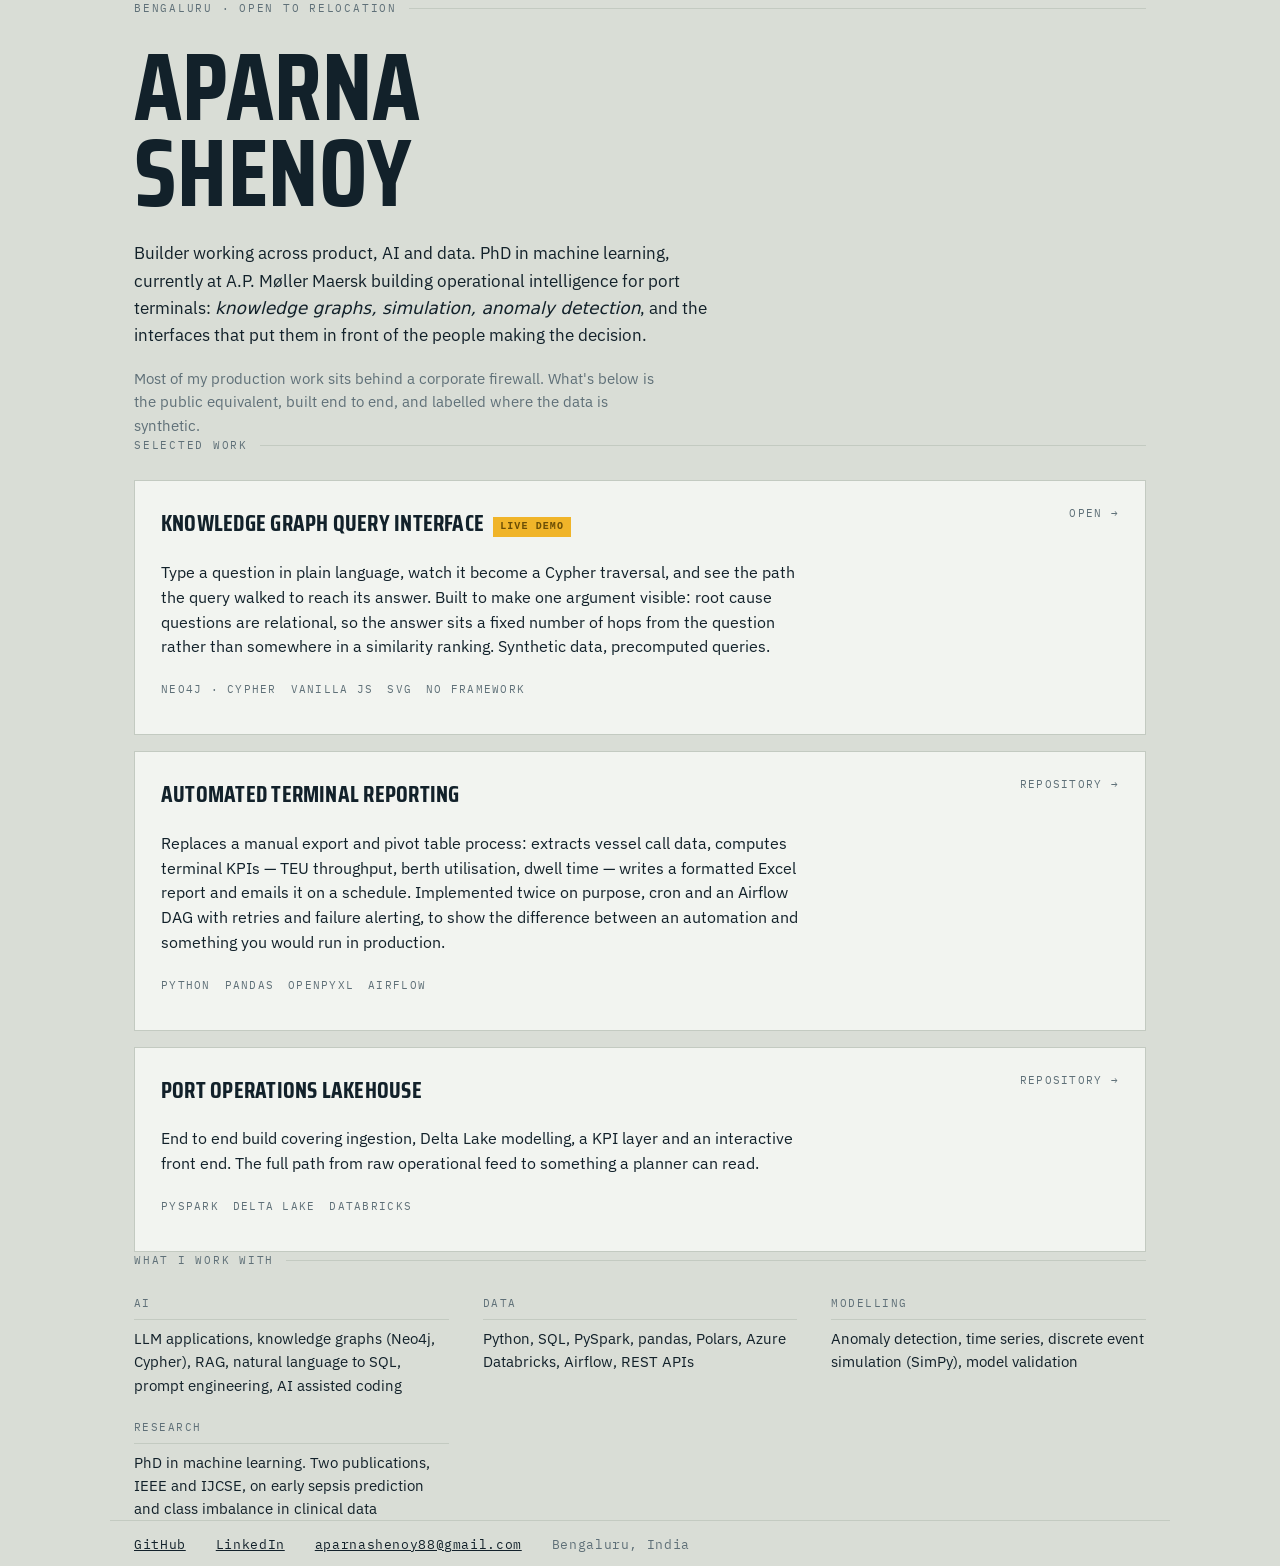
==== commit 4a31981b: "Portfolio page as site root" ====
--- a/index.html
+++ b/index.html
@@ -1,9 +1,10 @@
- <!DOCTYPE html>
+<!DOCTYPE html>
 <html lang="en">
 <head>
 <meta charset="utf-8">
 <meta name="viewport" content="width=device-width, initial-scale=1">
-<title>Yard Graph — ask the terminal a question</title>
+<title>Aparna Shenoy — builder, product · AI · data</title>
+<meta name="description" content="Builder working across product, AI and data. PhD in machine learning. Knowledge graphs, simulation and anomaly detection for port terminal operations.">
 <link rel="preconnect" href="https://fonts.googleapis.com">
 <link rel="preconnect" href="https://fonts.gstatic.com" crossorigin>
 <link href="https://fonts.googleapis.com/css2?family=Saira+Condensed:wght@500;700&family=IBM+Plex+Mono:wght@400;500&family=IBM+Plex+Sans:wght@400;500;600&display=swap" rel="stylesheet">
@@ -17,27 +18,23 @@
     --hull:#0E5D63;
     --water:#189AA2;
     --hazard:#F0B429;
-    --hazard-ink:#6B4E05;
-  }
-
+  }
   *{box-sizing:border-box}
-
-  html,body{margin:0;padding:0}
-
+  html{scroll-behavior:smooth}
   body{
+    margin:0;
     background:var(--quay);
     color:var(--ink);
     font-family:"IBM Plex Sans",system-ui,sans-serif;
-    font-size:15px;
-    line-height:1.55;
+    font-size:15.5px;
+    line-height:1.6;
     -webkit-font-smoothing:antialiased;
   }
-
-  .wrap{max-width:1140px;margin:0 auto;padding:40px 24px 64px}
-
-  /* ---------- masthead ---------- */
-
-  .eyebrow{
+  .wrap{max-width:1060px;margin:0 auto;padding:0 24px}
+  a{color:var(--ink)}
+  :focus-visible{outline:2.5px solid var(--water);outline-offset:3px}
+
+  .rule{
     font-family:"IBM Plex Mono",monospace;
     font-size:11px;
     letter-spacing:.16em;
@@ -45,591 +42,207 @@
     color:var(--steel);
     display:flex;
     align-items:center;
-    gap:10px;
-  }
-  .eyebrow::after{content:"";flex:1;height:1px;background:var(--line)}
-
+    gap:12px;
+    margin:0 0 26px;
+  }
+  .rule::after{content:"";flex:1;height:1px;background:var(--line)}
+
+  /* hero */
+  header{padding:64px 0 52px}
   h1{
     font-family:"Saira Condensed",sans-serif;
     font-weight:700;
     text-transform:uppercase;
-    letter-spacing:.01em;
-    font-size:clamp(38px,7vw,64px);
-    line-height:.94;
-    margin:18px 0 12px;
-  }
-
-  .standfirst{
-    max-width:52ch;
-    color:var(--steel);
-    margin:0 0 32px;
-  }
-  .standfirst strong{color:var(--ink);font-weight:600}
-
-  /* ---------- ask bar ---------- */
-
-  .ask{
-    display:flex;
-    gap:0;
-    border:1.5px solid var(--ink);
+    font-size:clamp(46px,9vw,96px);
+    line-height:.9;
+    letter-spacing:.005em;
+    margin:0 0 24px;
+  }
+  h1 em{font-style:normal;color:var(--hull)}
+  .lede{max-width:60ch;font-size:17px;margin:0 0 18px}
+  .caveat{max-width:60ch;color:var(--steel);font-size:14.5px;margin:0}
+
+  /* work */
+  section{padding:0 0 56px}
+  .work{display:grid;gap:16px}
+  .card{
     background:var(--panel);
-    margin-bottom:14px;
-  }
-
-  .ask input{
-    flex:1;
-    min-width:0;
-    border:0;
-    background:transparent;
-    padding:16px 18px;
-    font:inherit;
-    color:var(--ink);
-  }
-  .ask input::placeholder{color:var(--steel)}
-  .ask input:focus{outline:none;background:#fff}
-
-  .ask button{
-    border:0;
-    border-left:1.5px solid var(--ink);
-    background:var(--ink);
-    color:var(--quay);
+    border:1px solid var(--line);
+    padding:24px 26px;
+    display:grid;
+    grid-template-columns:minmax(0,1fr) auto;
+    gap:10px 26px;
+    align-items:start;
+    text-decoration:none;
+    transition:border-color .15s, transform .15s;
+  }
+  .card:hover{border-color:var(--ink);transform:translateY(-2px)}
+  .card h2{
     font-family:"Saira Condensed",sans-serif;
     font-weight:700;
     text-transform:uppercase;
-    letter-spacing:.1em;
-    font-size:15px;
-    padding:0 26px;
-    cursor:pointer;
-  }
-  .ask button:hover{background:var(--hull)}
-
-  :focus-visible{outline:2.5px solid var(--water);outline-offset:2px}
-
-  .chips{
+    font-size:23px;
+    letter-spacing:.01em;
+    margin:0 0 8px;
+    grid-column:1;
+  }
+  .card p{margin:0 0 12px;max-width:64ch;grid-column:1}
+  .tags{
+    grid-column:1;
+    font-family:"IBM Plex Mono",monospace;
+    font-size:10.5px;
+    letter-spacing:.12em;
+    text-transform:uppercase;
+    color:var(--steel);
     display:flex;
     flex-wrap:wrap;
-    gap:8px;
-    margin-bottom:34px;
-  }
-  .chips span{
-    font-family:"IBM Plex Mono",monospace;
-    font-size:11px;
-    letter-spacing:.1em;
-    text-transform:uppercase;
-    color:var(--steel);
-    padding-top:7px;
-    margin-right:2px;
-  }
-  .chip{
-    border:1px solid var(--line);
-    background:transparent;
-    color:var(--ink);
-    font:inherit;
-    font-size:13px;
-    padding:6px 12px;
-    cursor:pointer;
-    text-align:left;
-  }
-  .chip:hover{border-color:var(--ink);background:var(--panel)}
-  .chip[aria-pressed="true"]{background:var(--ink);color:var(--quay);border-color:var(--ink)}
-
-  /* ---------- panels ---------- */
-
-  .grid{
-    display:grid;
-    grid-template-columns:minmax(0,340px) minmax(0,1fr);
-    gap:18px;
-    align-items:start;
-  }
-
-  .panel{
-    background:var(--panel);
-    border:1px solid var(--line);
-  }
-
-  .panel-head{
-    display:flex;
-    align-items:baseline;
-    justify-content:space-between;
-    gap:12px;
-    padding:11px 16px;
+    gap:6px 14px;
+    margin:0;
+  }
+  .go{
+    grid-column:2;
+    grid-row:1 / span 3;
+    font-family:"IBM Plex Mono",monospace;
+    font-size:10.5px;
+    letter-spacing:.12em;
+    text-transform:uppercase;
+    color:var(--steel);
+    white-space:nowrap;
+    align-self:start;
+  }
+  .card:hover .go{color:var(--hull)}
+  .flag{
+    display:inline-block;
+    background:var(--hazard);
+    color:#6B4E05;
+    font-family:"IBM Plex Mono",monospace;
+    font-size:10px;
+    letter-spacing:.11em;
+    text-transform:uppercase;
+    padding:2px 7px;
+    margin-left:9px;
+    vertical-align:2px;
+  }
+
+  /* stack */
+  .stack{display:grid;grid-template-columns:repeat(auto-fit,minmax(230px,1fr));gap:22px 34px}
+  .stack h3{
+    font-family:"IBM Plex Mono",monospace;
+    font-size:10.5px;
+    letter-spacing:.14em;
+    text-transform:uppercase;
+    color:var(--steel);
+    font-weight:400;
+    margin:0 0 7px;
+    padding-bottom:7px;
     border-bottom:1px solid var(--line);
-    font-family:"IBM Plex Mono",monospace;
-    font-size:11px;
-    letter-spacing:.14em;
-    text-transform:uppercase;
-    color:var(--steel);
-  }
-  .panel-head b{color:var(--ink);font-weight:500}
-
-  .cypher{
-    margin:0;
-    padding:16px;
-    font-family:"IBM Plex Mono",monospace;
-    font-size:12.5px;
-    line-height:1.7;
-    white-space:pre-wrap;
-    word-break:break-word;
-    color:var(--ink);
-  }
-  .kw{color:var(--hull);font-weight:500}
-  .var{color:var(--water)}
-  .str{color:var(--hazard-ink)}
-
-  .stage{display:block;width:100%;height:auto}
-
-  /* ---------- graph ---------- */
-
-  .node-box{fill:var(--panel);stroke:var(--steel);stroke-width:1.5}
-  .node-box.is-seed{fill:var(--hull);stroke:var(--hull)}
-  .node-box.is-hit{fill:var(--hazard);stroke:var(--hazard)}
-
-  .node-label{
-    font-family:"Saira Condensed",sans-serif;
-    font-weight:700;
-    text-transform:uppercase;
-    font-size:13px;
-    fill:var(--ink);
-  }
-  .is-seed + .node-label,
-  .node-label.on-dark{fill:var(--panel)}
-
-  .node-type{
-    font-family:"IBM Plex Mono",monospace;
-    font-size:8.5px;
-    letter-spacing:.13em;
-    text-transform:uppercase;
-    fill:var(--steel);
-  }
-  .node-type.on-dark{fill:#9FBFC1}
-  .node-type.on-hazard{fill:var(--hazard-ink)}
-
-  .edge{fill:none;stroke:var(--steel);stroke-width:1.5}
-  .edge-label{
-    font-family:"IBM Plex Mono",monospace;
-    font-size:9px;
-    letter-spacing:.08em;
-    fill:var(--steel);
-    text-transform:uppercase;
-  }
-
-  .hop-badge{fill:var(--ink)}
-  .hop-num{
-    font-family:"IBM Plex Mono",monospace;
-    font-size:9px;
-    font-weight:500;
-    fill:var(--quay);
-    text-anchor:middle;
-  }
-
-  .g-item{opacity:0;animation:rise .42s cubic-bezier(.2,.7,.3,1) forwards}
-  @keyframes rise{from{opacity:0;transform:translateY(7px)}to{opacity:1;transform:translateY(0)}}
-  .g-item{transform-box:fill-box;transform-origin:center}
-
-  /* ---------- answer ---------- */
-
-  .answer{padding:16px}
-  .answer p{margin:0 0 14px;max-width:58ch}
-  .answer p:last-child{margin-bottom:0}
-
-  table{border-collapse:collapse;width:100%;font-size:13px;margin-bottom:14px}
-  th{
-    text-align:left;
-    font-family:"IBM Plex Mono",monospace;
-    font-size:10px;
-    letter-spacing:.12em;
-    text-transform:uppercase;
-    color:var(--steel);
-    font-weight:400;
-    padding:0 10px 6px 0;
-    border-bottom:1px solid var(--line);
-  }
-  td{
-    padding:7px 10px 7px 0;
-    border-bottom:1px solid var(--line);
-    font-variant-numeric:tabular-nums;
-  }
-  tr:last-child td{border-bottom:0}
-  td.num{text-align:right;padding-right:0}
-  tr.lead td{background:rgba(240,180,41,.22)}
-
-  .why{
-    border-top:1px solid var(--line);
-    padding:13px 16px;
-    font-size:13px;
-    color:var(--steel);
-  }
-  .why b{
-    color:var(--ink);
-    font-family:"IBM Plex Mono",monospace;
-    font-size:10px;
-    letter-spacing:.12em;
-    text-transform:uppercase;
-    font-weight:500;
-    display:block;
-    margin-bottom:4px;
-  }
-
-  .empty{padding:34px 16px;color:var(--steel);max-width:46ch}
-  .empty b{display:block;color:var(--ink);font-weight:600;margin-bottom:6px}
-
-  /* ---------- footer ---------- */
-
-  footer{
-    margin-top:44px;
-    padding-top:16px;
-    border-top:1px solid var(--line);
+  }
+  .stack p{margin:0;font-size:14.5px}
+
+  /* footer */
+  footer{border-top:1px solid var(--line);padding:26px 0 60px}
+  .contact{
     display:flex;
     flex-wrap:wrap;
-    gap:14px 28px;
-    justify-content:space-between;
-    font-family:"IBM Plex Mono",monospace;
-    font-size:11px;
-    letter-spacing:.06em;
-    color:var(--steel);
-  }
-  footer a{color:var(--ink)}
-
-  @media(max-width:860px){
-    .grid{grid-template-columns:1fr}
-    .wrap{padding:28px 18px 48px}
-  }
-
+    gap:10px 30px;
+    font-family:"IBM Plex Mono",monospace;
+    font-size:12.5px;
+    letter-spacing:.05em;
+  }
+  .contact span{color:var(--steel)}
+
+  @media(max-width:640px){
+    .card{grid-template-columns:1fr}
+    .go{grid-column:1;grid-row:auto}
+    header{padding:44px 0 36px}
+  }
   @media(prefers-reduced-motion:reduce){
-    .g-item{animation:none;opacity:1}
-    *{transition:none!important}
+    html{scroll-behavior:auto}
+    .card{transition:none}
+    .card:hover{transform:none}
   }
 </style>
 </head>
 <body>
-<div class="wrap">
-
-  <p class="eyebrow">Knowledge graph interface &nbsp;/&nbsp; demo</p>
-
-  <h1>Ask the terminal<br>a question</h1>
-
-  <p class="standfirst">Root cause questions are relational, not lexical. This interface turns a plain
-  language question into a Cypher traversal over a port terminal graph, then shows the path it walked to
-  get there — <strong>so an operator can check the reasoning, not just read the number.</strong></p>
-
-  <form class="ask" id="ask" autocomplete="off">
-    <label for="q" class="visually-hidden" style="position:absolute;left:-9999px">Your question</label>
-    <input id="q" type="text" placeholder="e.g. why did berth productivity drop on B3?">
-    <button type="submit">Run</button>
-  </form>
-
-  <div class="chips" id="chips"><span>Try</span></div>
-
-  <div class="grid">
-    <div class="panel">
-      <div class="panel-head"><b>Generated Cypher</b><span id="hopcount"></span></div>
-      <pre class="cypher" id="cypher"></pre>
-    </div>
-
-    <div>
-      <div class="panel" style="margin-bottom:18px">
-        <div class="panel-head"><b>Traversal</b><span>Neo4j</span></div>
-        <svg class="stage" id="stage" viewBox="0 0 760 300" role="img" aria-label="Graph traversal diagram"></svg>
-      </div>
-
-      <div class="panel">
-        <div class="panel-head"><b>Answer</b><span id="rowcount"></span></div>
-        <div class="answer" id="answer"></div>
-        <div class="why" id="why"></div>
-      </div>
-    </div>
+
+<header class="wrap">
+  <p class="rule">Bengaluru · open to relocation</p>
+  <h1>Aparna<br>Shenoy</h1>
+  <p class="lede">Builder working across product, AI and data. PhD in machine learning, currently at
+  A.P. Møller Maersk building operational intelligence for port terminals: <em>knowledge graphs,
+  simulation, anomaly detection</em>, and the interfaces that put them in front of the people making
+  the decision.</p>
+  <p class="caveat">Most of my production work sits behind a corporate firewall. What's below is the
+  public equivalent, built end to end, and labelled where the data is synthetic.</p>
+</header>
+
+<section class="wrap">
+  <p class="rule">Selected work</p>
+  <div class="work">
+
+    <a class="card" href="https://aparnashenoy.github.io/REPO-NAME/">
+      <h2>Knowledge graph query interface<span class="flag">Live demo</span></h2>
+      <p>Type a question in plain language, watch it become a Cypher traversal, and see the path the
+      query walked to reach its answer. Built to make one argument visible: root cause questions are
+      relational, so the answer sits a fixed number of hops from the question rather than somewhere in
+      a similarity ranking. Synthetic data, precomputed queries.</p>
+      <p class="tags"><span>Neo4j · Cypher</span><span>Vanilla JS</span><span>SVG</span><span>No framework</span></p>
+      <span class="go">Open →</span>
+    </a>
+
+    <a class="card" href="https://github.com/aparnashenoy/terminal_pipeline">
+      <h2>Automated terminal reporting</h2>
+      <p>Replaces a manual export and pivot table process: extracts vessel call data, computes terminal
+      KPIs — TEU throughput, berth utilisation, dwell time — writes a formatted Excel report and emails
+      it on a schedule. Implemented twice on purpose, cron and an Airflow DAG with retries and failure
+      alerting, to show the difference between an automation and something you would run in production.</p>
+      <p class="tags"><span>Python</span><span>pandas</span><span>openpyxl</span><span>Airflow</span></p>
+      <span class="go">Repository →</span>
+    </a>
+
+    <a class="card" href="https://github.com/aparnashenoy/port-operations-analytics-lakehouse">
+      <h2>Port operations lakehouse</h2>
+      <p>End to end build covering ingestion, Delta Lake modelling, a KPI layer and an interactive front
+      end. The full path from raw operational feed to something a planner can read.</p>
+      <p class="tags"><span>PySpark</span><span>Delta Lake</span><span>Databricks</span></p>
+      <span class="go">Repository →</span>
+    </a>
+
   </div>
-
-  <footer>
-    <span>Synthetic data. Query patterns are precomputed — no live model or database is attached.</span>
-    <span>Aparna Shenoy · <a href="https://github.com/aparnashenoy">github.com/aparnashenoy</a></span>
-  </footer>
-
-</div>
-
-<script>
-const QUERIES = [
-  {
-    chip: "Why did productivity drop on berth B3?",
-    match: ["berth","b3","productivity","drop","slow"],
-    cypher: [
-      ["kw","MATCH "],["","("],["var","b"],["",":Berth {code: "],["str","'B3'"],["","})<-[:AT_BERTH]-("],["var","pc"],["",":PortCall)"],
-      ["","\n"],["kw","MATCH "],["","("],["var","pc"],["",")-[:HAS_MOVE]->("],["var","m"],["",":CraneMove)-[:WORKED_BY]->("],["var","e"],["",":Equipment)"],
-      ["","\n"],["kw","MATCH "],["","("],["var","e"],["",")-[:HAD_EVENT]->("],["var","d"],["",":DelayEvent)"],
-      ["","\n"],["kw","WHERE "],["var","pc"],["",".date = "],["kw","date"],["","("],["str","'2026-03-17'"],["",")"],
-      ["","\n"],["kw","RETURN "],["var","e"],["",".id, "],["var","d"],["",".cause, "],["kw","sum"],["","("],["var","d"],["",".minutes) "],["kw","AS "],["","lost"],
-      ["","\n"],["kw","ORDER BY "],["","lost "],["kw","DESC"]
-    ],
-    nodes:[
-      {id:"b",  label:"B3",       type:"Berth",      x:70,  y:150, kind:"seed"},
-      {id:"pc", label:"PC-4471",  type:"PortCall",   x:250, y:150},
-      {id:"m",  label:"312 moves",type:"CraneMove",  x:430, y:80},
-      {id:"e",  label:"QC-04",    type:"Equipment",  x:430, y:220},
-      {id:"d",  label:"96 min",   type:"DelayEvent", x:625, y:220, kind:"hit"}
-    ],
-    edges:[
-      {from:"b", to:"pc", label:"AT_BERTH",  hop:1},
-      {from:"pc",to:"m",  label:"HAS_MOVE",  hop:2},
-      {from:"m", to:"e",  label:"WORKED_BY", hop:3},
-      {from:"e", to:"d",  label:"HAD_EVENT", hop:4}
-    ],
-    cols:["Equipment","Cause","Lost min"],
-    rows:[
-      ["QC-04","Hydraulic fault","96",true],
-      ["QC-04","Spreader reseat","31",false],
-      ["QC-11","Waiting on truck","18",false],
-      ["QC-07","Lashing delay","9",false]
-    ],
-    answer:"Three quarters of the lost minutes on B3 trace back to a single crane. QC-04 recorded 96 minutes of hydraulic fault across 11 moves, plus 31 minutes reseating the spreader. The berth did not slow down — one machine did.",
-    why:"A keyword search over shift reports would return every document mentioning B3. The question is not what mentions B3, it is what is four relationships away from it."
-  },
-  {
-    chip: "What links yard congestion in Block C to MV Aurora?",
-    match:["block c","aurora","congestion","yard","link","connect"],
-    cypher:[
-      ["kw","MATCH "],["","path = ("],["var","v"],["",":Vessel {name: "],["str","'MV Aurora'"],["","})"],
-      ["","\n       -[*1..4]-("],["var","yb"],["",":YardBlock {code: "],["str","'C'"],["","})"],
-      ["","\n"],["kw","RETURN "],["","path"],
-      ["","\n"],["kw","ORDER BY "],["kw","length"],["","(path) "],["kw","ASC"],
-      ["","\n"],["kw","LIMIT "],["","1"]
-    ],
-    nodes:[
-      {id:"v",  label:"MV Aurora", type:"Vessel",    x:64,  y:150, kind:"seed"},
-      {id:"pc", label:"PC-4488",   type:"PortCall",  x:236, y:150},
-      {id:"c",  label:"1,140 TEU", type:"Discharge", x:410, y:150},
-      {id:"yb", label:"Block C",   type:"YardBlock", x:590, y:150, kind:"hit"}
-    ],
-    edges:[
-      {from:"v", to:"pc", label:"MADE_CALL", hop:1},
-      {from:"pc",to:"c",  label:"DISCHARGED",hop:2},
-      {from:"c", to:"yb", label:"STACKED_IN",hop:3}
-    ],
-    cols:["Hop","Relationship","Node"],
-    rows:[
-      ["1","MADE_CALL","PC-4488",false],
-      ["2","DISCHARGED","1,140 TEU",false],
-      ["3","STACKED_IN","Block C",true]
-    ],
-    answer:"Three hops. MV Aurora discharged 1,140 TEU on call PC-4488, and 78% of that box count was stacked into Block C inside a six hour window. The congestion is not a yard planning fault — it is one vessel's discharge landing in one block.",
-    why:"Shortest path between two named nodes. No amount of semantic similarity between the phrases 'Block C' and 'MV Aurora' would surface this — the connection is structural, and it is three edges long."
-  },
-  {
-    chip: "Which cranes appear in every delay over 30 minutes?",
-    match:["crane","every","all","delay","30","repeat","common"],
-    cypher:[
-      ["kw","MATCH "],["","("],["var","e"],["",":Equipment)-[:HAD_EVENT]->("],["var","d"],["",":DelayEvent)"],
-      ["","\n"],["kw","WHERE "],["var","d"],["",".minutes > 30"],
-      ["","\n  "],["kw","AND "],["var","d"],["",".date >= "],["kw","date"],["","("],["str","'2026-03-01'"],["",")"],
-      ["","\n"],["kw","WITH "],["var","e"],["", ", "],["kw","count"],["","("],["kw","DISTINCT "],["var","d"],["",") "],["kw","AS "],["","events"],
-      ["","\n"],["kw","WHERE "],["","events >= 3"],
-      ["","\n"],["kw","RETURN "],["var","e"],["",".id, "],["var","e"],["",".last_service, events"]
-    ],
-    nodes:[
-      {id:"d1",label:"41 min",  type:"DelayEvent", x:80, y:70},
-      {id:"d2",label:"36 min",  type:"DelayEvent", x:80, y:150},
-      {id:"d3",label:"52 min",  type:"DelayEvent", x:80, y:230},
-      {id:"e", label:"QC-04",   type:"Equipment",  x:330,y:150, kind:"hit"},
-      {id:"s", label:"114 days",type:"LastService",x:570,y:150}
-    ],
-    edges:[
-      {from:"d1",to:"e", label:"HAD_EVENT", hop:1},
-      {from:"d2",to:"e", label:"HAD_EVENT", hop:1},
-      {from:"d3",to:"e", label:"HAD_EVENT", hop:1},
-      {from:"e", to:"s", label:"SERVICED",  hop:2}
-    ],
-    cols:["Equipment","Last service","Events"],
-    rows:[
-      ["QC-04","114 days ago","7",true],
-      ["QC-11","23 days ago","3",false],
-      ["RTG-22","61 days ago","3",false]
-    ],
-    answer:"QC-04 again, and this time with a reason attached. Seven delays over 30 minutes in March, against a service interval that is 114 days old. The other two cranes on the list were serviced inside the quarter.",
-    why:"The useful part is the join, not the filter. Counting delays is a spreadsheet job; attaching each crane's maintenance history to its delay history in the same traversal is not."
-  },
-  {
-    chip: "Which shipping line has the worst dwell time?",
-    match:["shipping line","dwell","worst","line","carrier"],
-    cypher:[
-      ["kw","MATCH "],["","("],["var","sl"],["",":ShippingLine)<-[:OPERATED_BY]-("],["var","v"],["",":Vessel)"],
-      ["","\n"],["kw","MATCH "],["","("],["var","v"],["",")-[:MADE_CALL]->("],["var","pc"],["",":PortCall)-[:DISCHARGED]->("],["var","c"],["",":Container)"],
-      ["","\n"],["kw","WITH "],["var","sl"],["", ", "],["kw","avg"],["","("],["var","c"],["",".dwell_hours) "],["kw","AS "],["","dwell"],
-      ["","\n"],["kw","RETURN "],["var","sl"],["",".name, "],["kw","round"],["","(dwell, 1) "],["kw","AS "],["","dwell_hrs"],
-      ["","\n"],["kw","ORDER BY "],["","dwell "],["kw","DESC"]
-    ],
-    nodes:[
-      {id:"sl",label:"Line",     type:"ShippingLine",x:70, y:150, kind:"seed"},
-      {id:"v", label:"14 ships", type:"Vessel",      x:250,y:150},
-      {id:"pc",label:"38 calls", type:"PortCall",    x:430,y:150},
-      {id:"c", label:"91.4 hrs", type:"Container",   x:620,y:150, kind:"hit"}
-    ],
-    edges:[
-      {from:"sl",to:"v", label:"OPERATED_BY",hop:1},
-      {from:"v", to:"pc",label:"MADE_CALL",  hop:2},
-      {from:"pc",to:"c", label:"DISCHARGED", hop:3}
-    ],
-    cols:["Shipping line","Calls","Dwell hrs"],
-    rows:[
-      ["Northbound Lines","38","91.4",true],
-      ["Cassia Maritime","51","64.2",false],
-      ["Perenna Shipping","44","58.9",false],
-      ["Kestrel Container","29","52.6",false]
-    ],
-    answer:"Northbound Lines sits 42% above the next carrier at 91.4 hours average dwell, on the second lowest call count. Low volume, long dwell — the pattern points at documentation hold rather than yard capacity.",
-    why:"This one a SQL query would also answer. Worth saying so: the graph earns its place on the traversal questions above, not on every question."
-  }
-];
-
-const NODE_W = 116, NODE_H = 46;
-const stage   = document.getElementById('stage');
-const cypherEl= document.getElementById('cypher');
-const answerEl= document.getElementById('answer');
-const whyEl   = document.getElementById('why');
-const hopEl   = document.getElementById('hopcount');
-const rowEl   = document.getElementById('rowcount');
-const chipsEl = document.getElementById('chips');
-const input   = document.getElementById('q');
-
-const svg = (tag, attrs={}) => {
-  const el = document.createElementNS('http://www.w3.org/2000/svg', tag);
-  for (const k in attrs) el.setAttribute(k, attrs[k]);
-  return el;
-};
-
-QUERIES.forEach((q, i) => {
-  const b = document.createElement('button');
-  b.type = 'button';
-  b.className = 'chip';
-  b.textContent = q.chip;
-  b.setAttribute('aria-pressed', 'false');
-  b.addEventListener('click', () => { input.value = q.chip; render(i); });
-  chipsEl.appendChild(b);
-});
-
-function paintCypher(tokens){
-  cypherEl.textContent = '';
-  tokens.forEach(([cls, text]) => {
-    if (!cls) { cypherEl.appendChild(document.createTextNode(text)); return; }
-    const s = document.createElement('span');
-    s.className = cls;
-    s.textContent = text;
-    cypherEl.appendChild(s);
-  });
-}
-
-function drawGraph(q){
-  stage.textContent = '';
-  const byId = Object.fromEntries(q.nodes.map(n => [n.id, n]));
-  const reduce = window.matchMedia('(prefers-reduced-motion: reduce)').matches;
-  let step = 0;
-
-  q.edges.forEach(e => {
-    const a = byId[e.from], b = byId[e.to];
-    const g = svg('g', {class:'g-item'});
-    if (!reduce) g.style.animationDelay = (step * 130) + 'ms';
-    step++;
-
-    const ax = a.x + NODE_W/2, ay = a.y + NODE_H/2;
-    const bx = b.x + NODE_W/2, by = b.y + NODE_H/2;
-    const dx = bx - ax, dy = by - ay;
-    const len = Math.hypot(dx, dy) || 1;
-    const pad = 66;
-    const x1 = ax + dx/len * pad, y1 = ay + dy/len * (Math.abs(dy) > 6 ? 30 : pad*0.0);
-    const x2 = bx - dx/len * pad, y2 = by - dy/len * (Math.abs(dy) > 6 ? 30 : pad*0.0);
-
-    g.appendChild(svg('path', {
-      class:'edge',
-      d:`M ${x1} ${ay + (Math.abs(dy)>6 ? (dy>0?24:-24) : 0)} L ${x2} ${by - (Math.abs(dy)>6 ? (dy>0?24:-24) : 0)}`
-    }));
-
-    const mx = (x1+x2)/2, my = (ay+by)/2;
-    const lbl = svg('text', {class:'edge-label', x:mx, y:my - 7, 'text-anchor':'middle'});
-    lbl.textContent = e.label;
-    g.appendChild(lbl);
-
-    g.appendChild(svg('circle', {class:'hop-badge', cx:mx, cy:my + 9, r:7.5}));
-    const num = svg('text', {class:'hop-num', x:mx, y:my + 12});
-    num.textContent = e.hop;
-    g.appendChild(num);
-
-    stage.appendChild(g);
-  });
-
-  q.nodes.forEach(n => {
-    const g = svg('g', {class:'g-item'});
-    if (!reduce) g.style.animationDelay = (step * 130) + 'ms';
-    step++;
-
-    const dark = n.kind === 'seed';
-    g.appendChild(svg('rect', {
-      class:'node-box' + (n.kind ? ' is-' + n.kind : ''),
-      x:n.x, y:n.y, width:NODE_W, height:NODE_H
-    }));
-
-    const t = svg('text', {class:'node-type' + (dark ? ' on-dark' : n.kind === 'hit' ? ' on-hazard' : ''), x:n.x + 11, y:n.y + 17});
-    t.textContent = n.type;
-    g.appendChild(t);
-
-    const l = svg('text', {class:'node-label' + (dark ? ' on-dark' : ''), x:n.x + 11, y:n.y + 35});
-    l.textContent = n.label;
-    if (dark) l.style.fill = 'var(--panel)';
-    if (n.kind === 'hit') l.style.fill = 'var(--hazard-ink)';
-    g.appendChild(l);
-
-    stage.appendChild(g);
-  });
-}
-
-function render(i){
-  const q = QUERIES[i];
-  paintCypher(q.cypher);
-  drawGraph(q);
-
-  const hops = Math.max(...q.edges.map(e => e.hop));
-  hopEl.textContent = hops + (hops === 1 ? ' hop' : ' hops');
-  rowEl.textContent = q.rows.length + ' rows';
-
-  let html = '<table><thead><tr>';
-  q.cols.forEach((c, ci) => html += `<th${ci === q.cols.length-1 ? ' class="num"' : ''}>${c}</th>`);
-  html += '</tr></thead><tbody>';
-  q.rows.forEach(r => {
-    html += `<tr class="${r[r.length-1] ? 'lead' : ''}">`;
-    r.slice(0, -1).forEach((cell, ci) => html += `<td${ci === q.cols.length-1 ? ' class="num"' : ''}>${cell}</td>`);
-    html += '</tr>';
-  });
-  html += '</tbody></table><p>' + q.answer + '</p>';
-  answerEl.innerHTML = html;
-
-  whyEl.innerHTML = '<b>Why a graph</b>' + q.why;
-
-  [...chipsEl.querySelectorAll('.chip')].forEach((c, ci) =>
-    c.setAttribute('aria-pressed', ci === i ? 'true' : 'false'));
-}
-
-function showEmpty(text){
-  stage.textContent = '';
-  cypherEl.textContent = '';
-  hopEl.textContent = '';
-  rowEl.textContent = '';
-  whyEl.innerHTML = '';
-  answerEl.innerHTML = '<div class="empty"><b>No traversal for that one yet.</b>' +
-    'This demo carries four precomputed questions. Pick one above, or rephrase toward berths, ' +
-    'cranes, yard blocks, dwell time, or a named vessel.</div>';
-  [...chipsEl.querySelectorAll('.chip')].forEach(c => c.setAttribute('aria-pressed', 'false'));
-}
-
-document.getElementById('ask').addEventListener('submit', ev => {
-  ev.preventDefault();
-  const v = input.value.toLowerCase().trim();
-  if (!v) return;
-  let best = -1, score = 0;
-  QUERIES.forEach((q, i) => {
-    const s = q.match.filter(m => v.includes(m)).length;
-    if (s > score) { score = s; best = i; }
-  });
-  score > 0 ? render(best) : showEmpty();
-});
-
-render(0);
-</script>
+</section>
+
+<section class="wrap">
+  <p class="rule">What I work with</p>
+  <div class="stack">
+    <div>
+      <h3>AI</h3>
+      <p>LLM applications, knowledge graphs (Neo4j, Cypher), RAG, natural language to SQL, prompt
+      engineering, AI assisted coding</p>
+    </div>
+    <div>
+      <h3>Data</h3>
+      <p>Python, SQL, PySpark, pandas, Polars, Azure Databricks, Airflow, REST APIs</p>
+    </div>
+    <div>
+      <h3>Modelling</h3>
+      <p>Anomaly detection, time series, discrete event simulation (SimPy), model validation</p>
+    </div>
+    <div>
+      <h3>Research</h3>
+      <p>PhD in machine learning. Two publications, IEEE and IJCSE, on early sepsis prediction and
+      class imbalance in clinical data</p>
+    </div>
+  </div>
+</section>
+
+<footer class="wrap">
+  <p class="contact">
+    <a href="https://github.com/aparnashenoy">GitHub</a>
+    <a href="https://www.linkedin.com/in/aparna-shenoy-7160a719">LinkedIn</a>
+    <a href="mailto:aparnashenoy88@gmail.com">aparnashenoy88@gmail.com</a>
+    <span>Bengaluru, India</span>
+  </p>
+</footer>
+
 </body>
 </html>
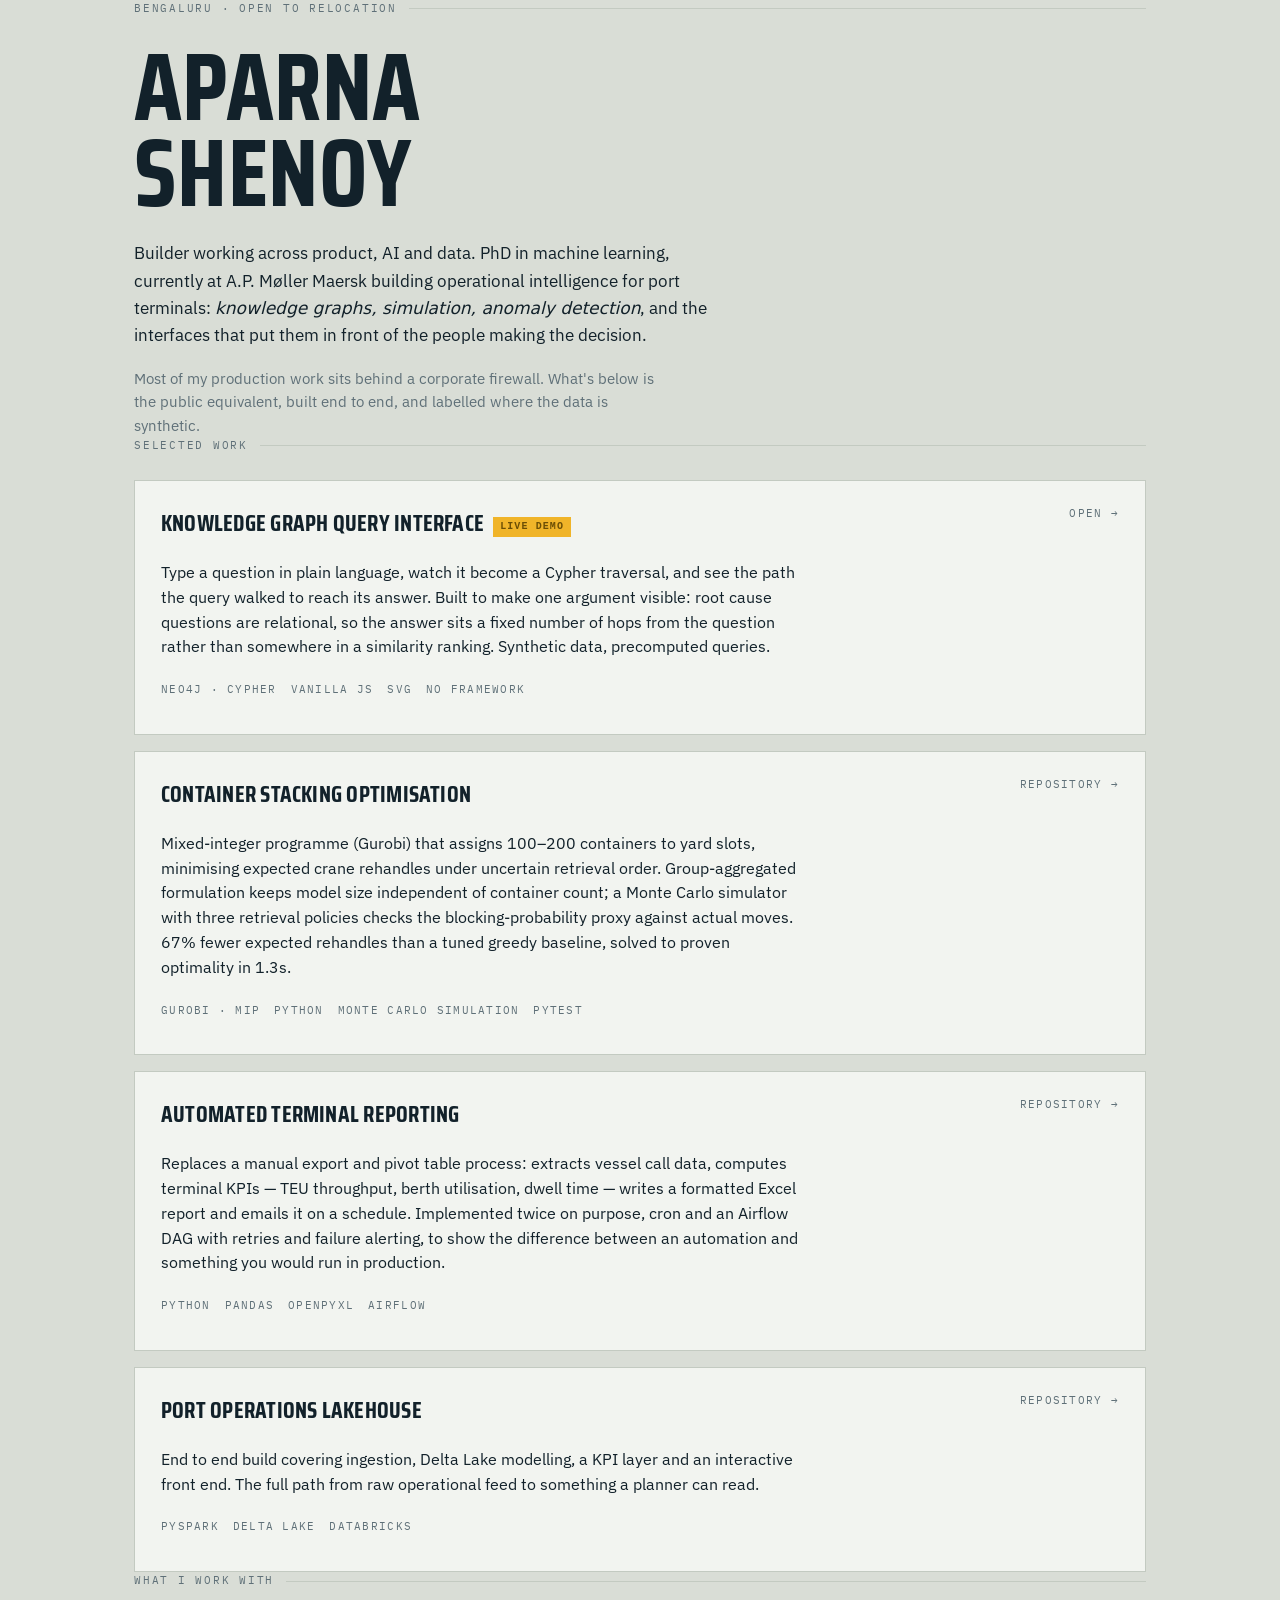
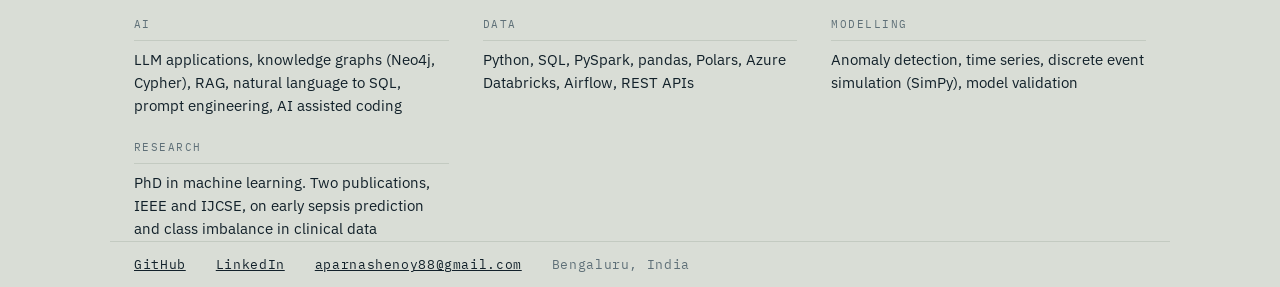
==== commit 1f6e1409: "Add container stacking optimisation project card" ====
--- a/index.html
+++ b/index.html
@@ -180,7 +180,7 @@
   <p class="rule">Selected work</p>
   <div class="work">
 
-    <a class="card" href="https://aparnashenoy.github.io/REPO-NAME/">
+    <a class="card" href="https://aparnashenoy.github.io/yard-graph/">
       <h2>Knowledge graph query interface<span class="flag">Live demo</span></h2>
       <p>Type a question in plain language, watch it become a Cypher traversal, and see the path the
       query walked to reach its answer. Built to make one argument visible: root cause questions are
@@ -188,6 +188,17 @@
       a similarity ranking. Synthetic data, precomputed queries.</p>
       <p class="tags"><span>Neo4j · Cypher</span><span>Vanilla JS</span><span>SVG</span><span>No framework</span></p>
       <span class="go">Open →</span>
+    </a>
+
+    <a class="card" href="https://github.com/aparnashenoy/container_stacking">
+      <h2>Container stacking optimisation</h2>
+      <p>Mixed-integer programme (Gurobi) that assigns 100–200 containers to yard slots, minimising
+      expected crane rehandles under uncertain retrieval order. Group-aggregated formulation keeps
+      model size independent of container count; a Monte Carlo simulator with three retrieval
+      policies checks the blocking-probability proxy against actual moves. 67% fewer expected
+      rehandles than a tuned greedy baseline, solved to proven optimality in 1.3s.</p>
+      <p class="tags"><span>Gurobi · MIP</span><span>Python</span><span>Monte Carlo simulation</span><span>pytest</span></p>
+      <span class="go">Repository →</span>
     </a>
 
     <a class="card" href="https://github.com/aparnashenoy/terminal_pipeline">
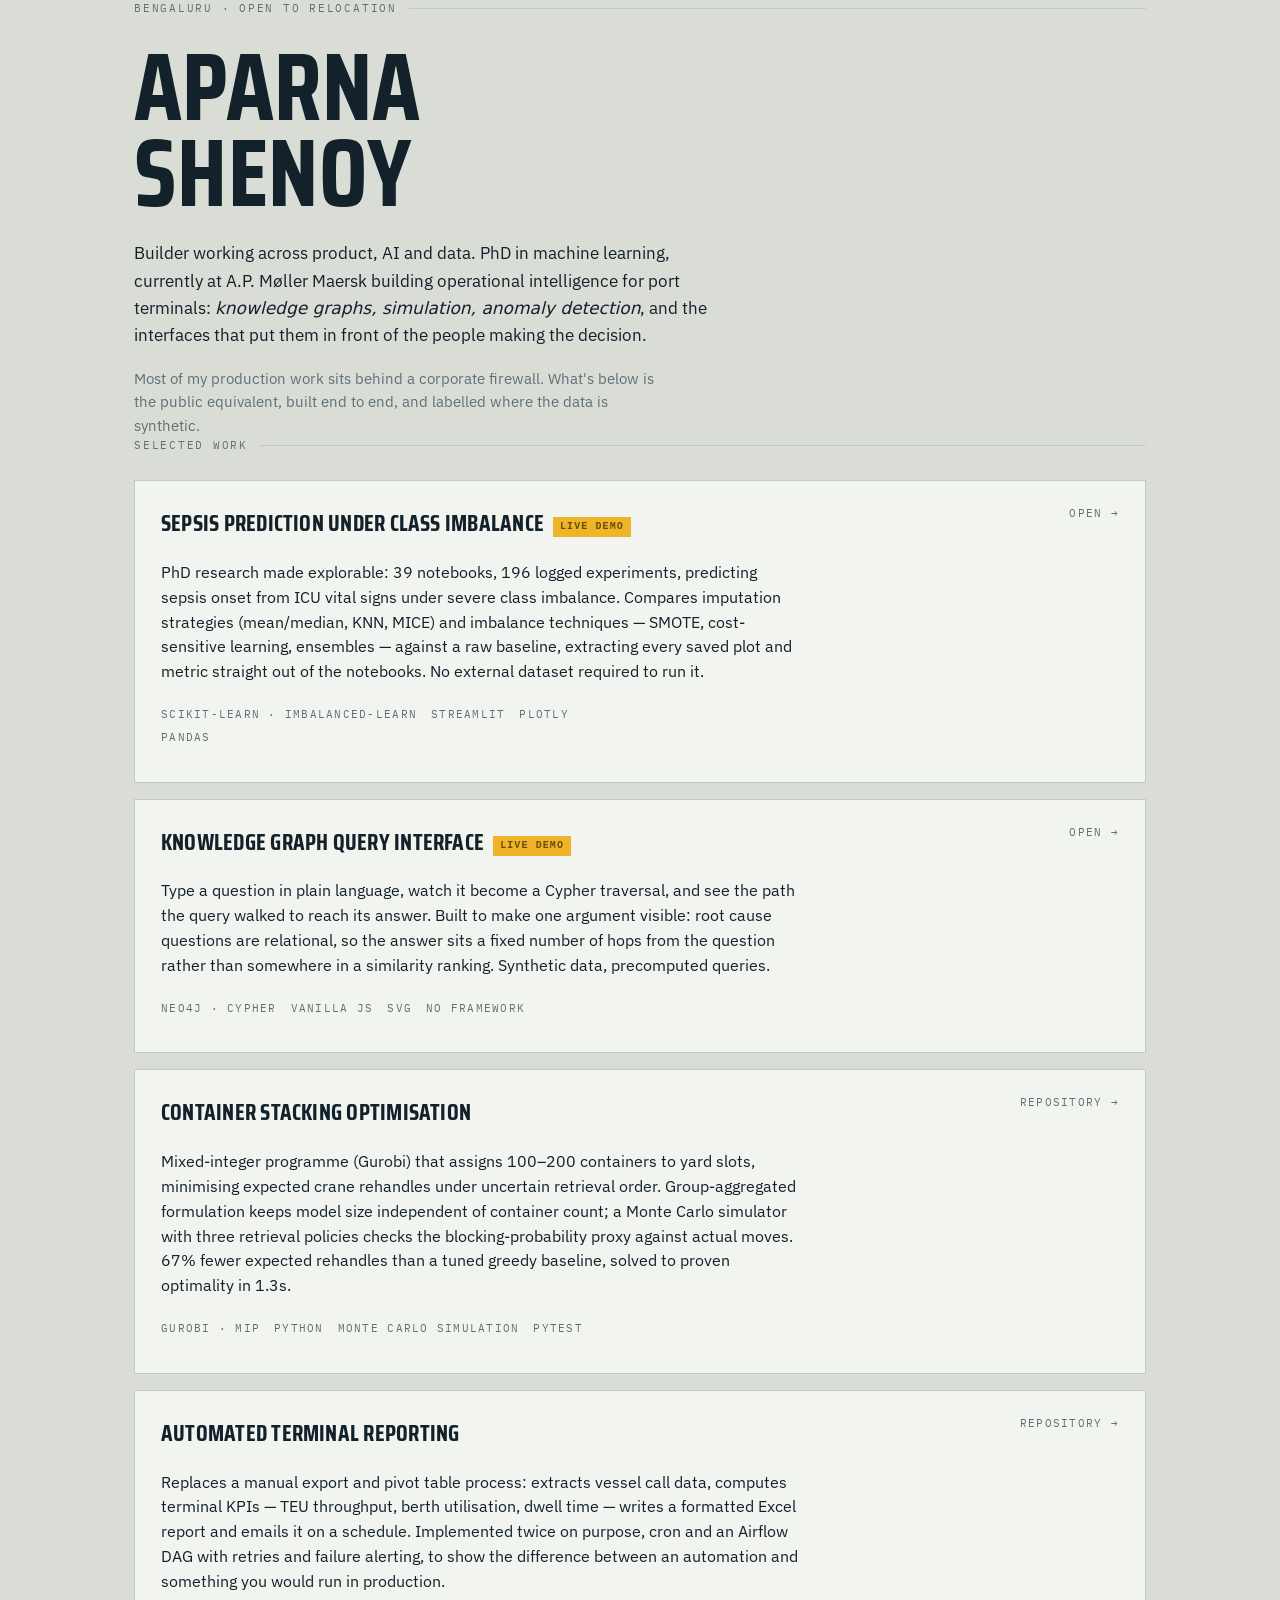
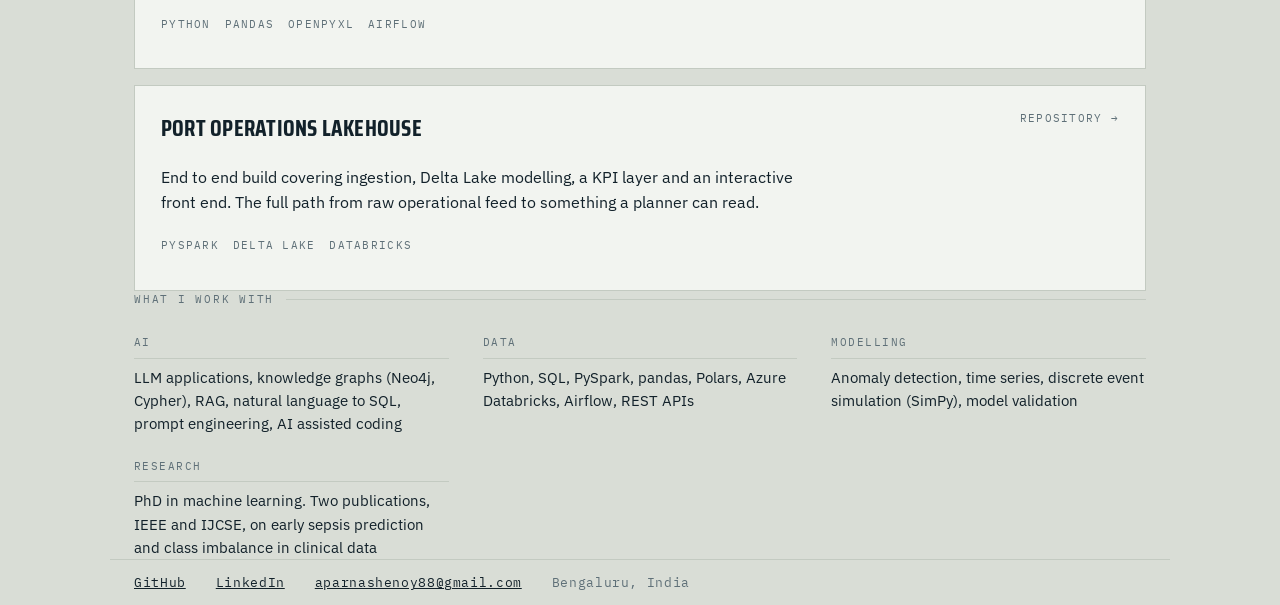
==== commit be8cde4f: "Add sepsis prediction live demo to selected work Links the sepsis-notebook-gallery Streamlit app, wh" ====
--- a/index.html
+++ b/index.html
@@ -180,6 +180,17 @@
   <p class="rule">Selected work</p>
   <div class="work">
 
+    <a class="card" href="https://sepsis-notebook-gallery.streamlit.app">
+      <h2>Sepsis prediction under class imbalance<span class="flag">Live demo</span></h2>
+      <p>PhD research made explorable: 39 notebooks, 196 logged experiments, predicting sepsis
+      onset from ICU vital signs under severe class imbalance. Compares imputation strategies
+      (mean/median, KNN, MICE) and imbalance techniques — SMOTE, cost-sensitive learning,
+      ensembles — against a raw baseline, extracting every saved plot and metric straight out of
+      the notebooks. No external dataset required to run it.</p>
+      <p class="tags"><span>scikit-learn · imbalanced-learn</span><span>Streamlit</span><span>Plotly</span><span>pandas</span></p>
+      <span class="go">Open →</span>
+    </a>
+
     <a class="card" href="https://aparnashenoy.github.io/yard-graph/">
       <h2>Knowledge graph query interface<span class="flag">Live demo</span></h2>
       <p>Type a question in plain language, watch it become a Cypher traversal, and see the path the
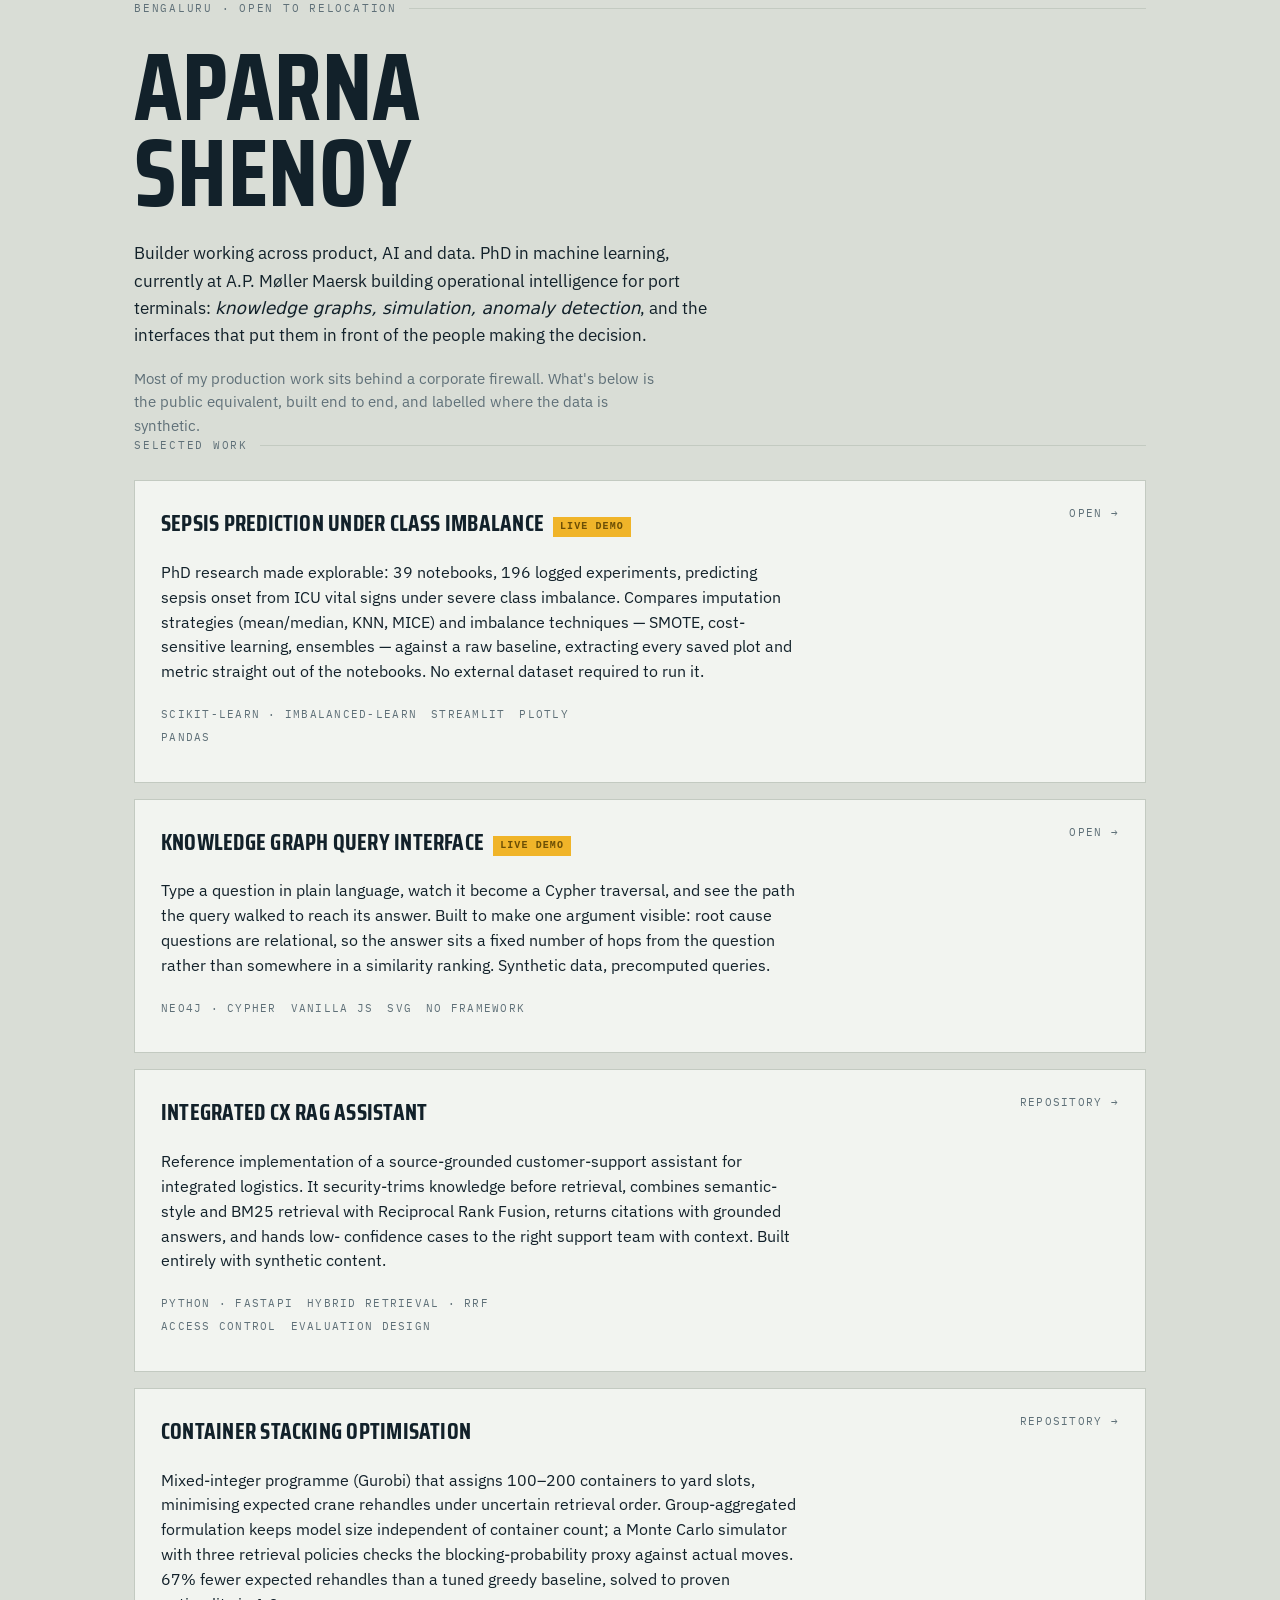
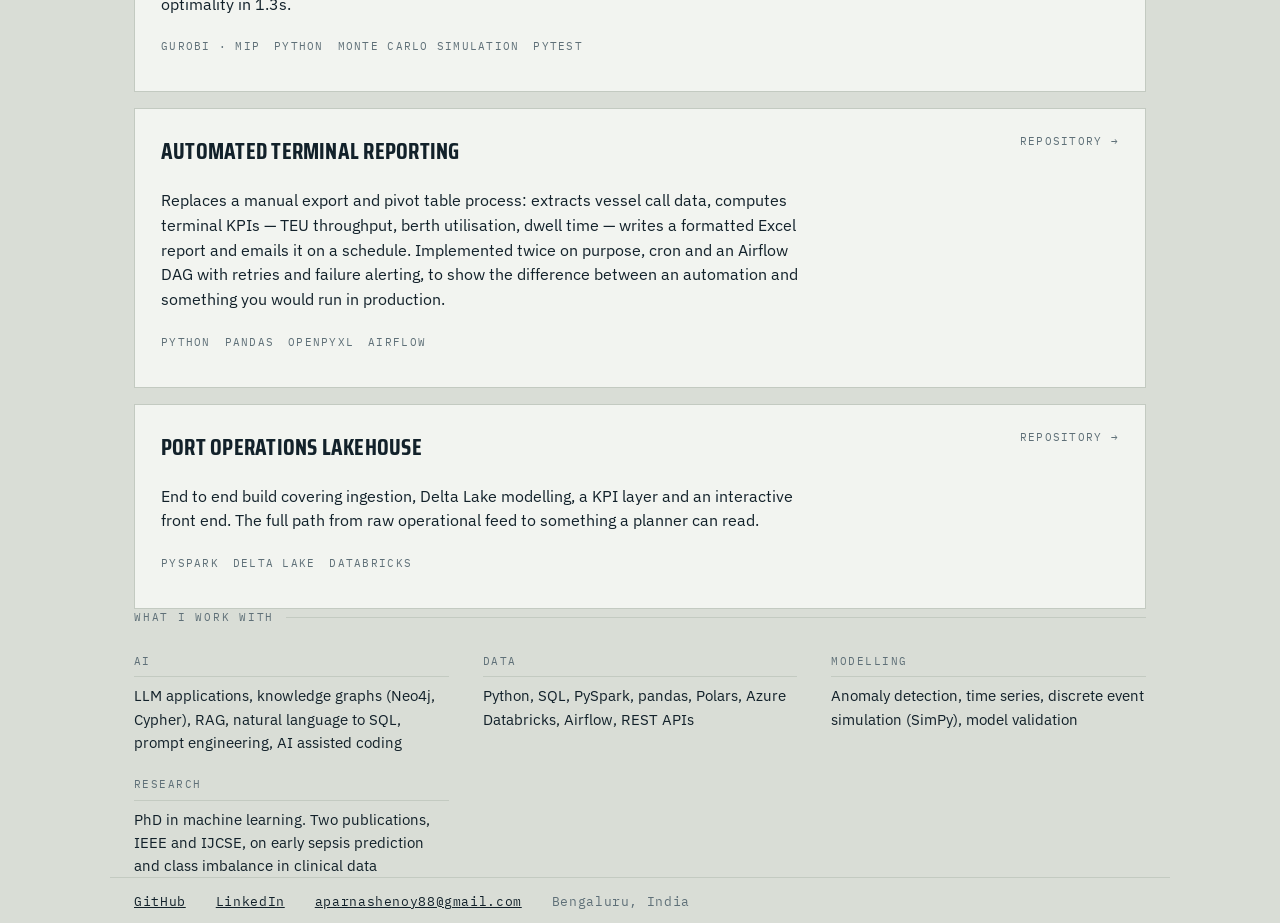
==== commit 9d0dccaa: "Add Integrated CX RAG assistant to portfolio" ====
--- a/index.html
+++ b/index.html
@@ -201,6 +201,16 @@
       <span class="go">Open →</span>
     </a>
 
+    <a class="card" href="https://github.com/aparnashenoy/integrated-cx-rag-assistant">
+      <h2>Integrated CX RAG assistant</h2>
+      <p>Reference implementation of a source-grounded customer-support assistant for integrated
+      logistics. It security-trims knowledge before retrieval, combines semantic-style and BM25
+      retrieval with Reciprocal Rank Fusion, returns citations with grounded answers, and hands low-
+      confidence cases to the right support team with context. Built entirely with synthetic content.</p>
+      <p class="tags"><span>Python · FastAPI</span><span>Hybrid retrieval · RRF</span><span>Access control</span><span>Evaluation design</span></p>
+      <span class="go">Repository →</span>
+    </a>
+
     <a class="card" href="https://github.com/aparnashenoy/container_stacking">
       <h2>Container stacking optimisation</h2>
       <p>Mixed-integer programme (Gurobi) that assigns 100–200 containers to yard slots, minimising
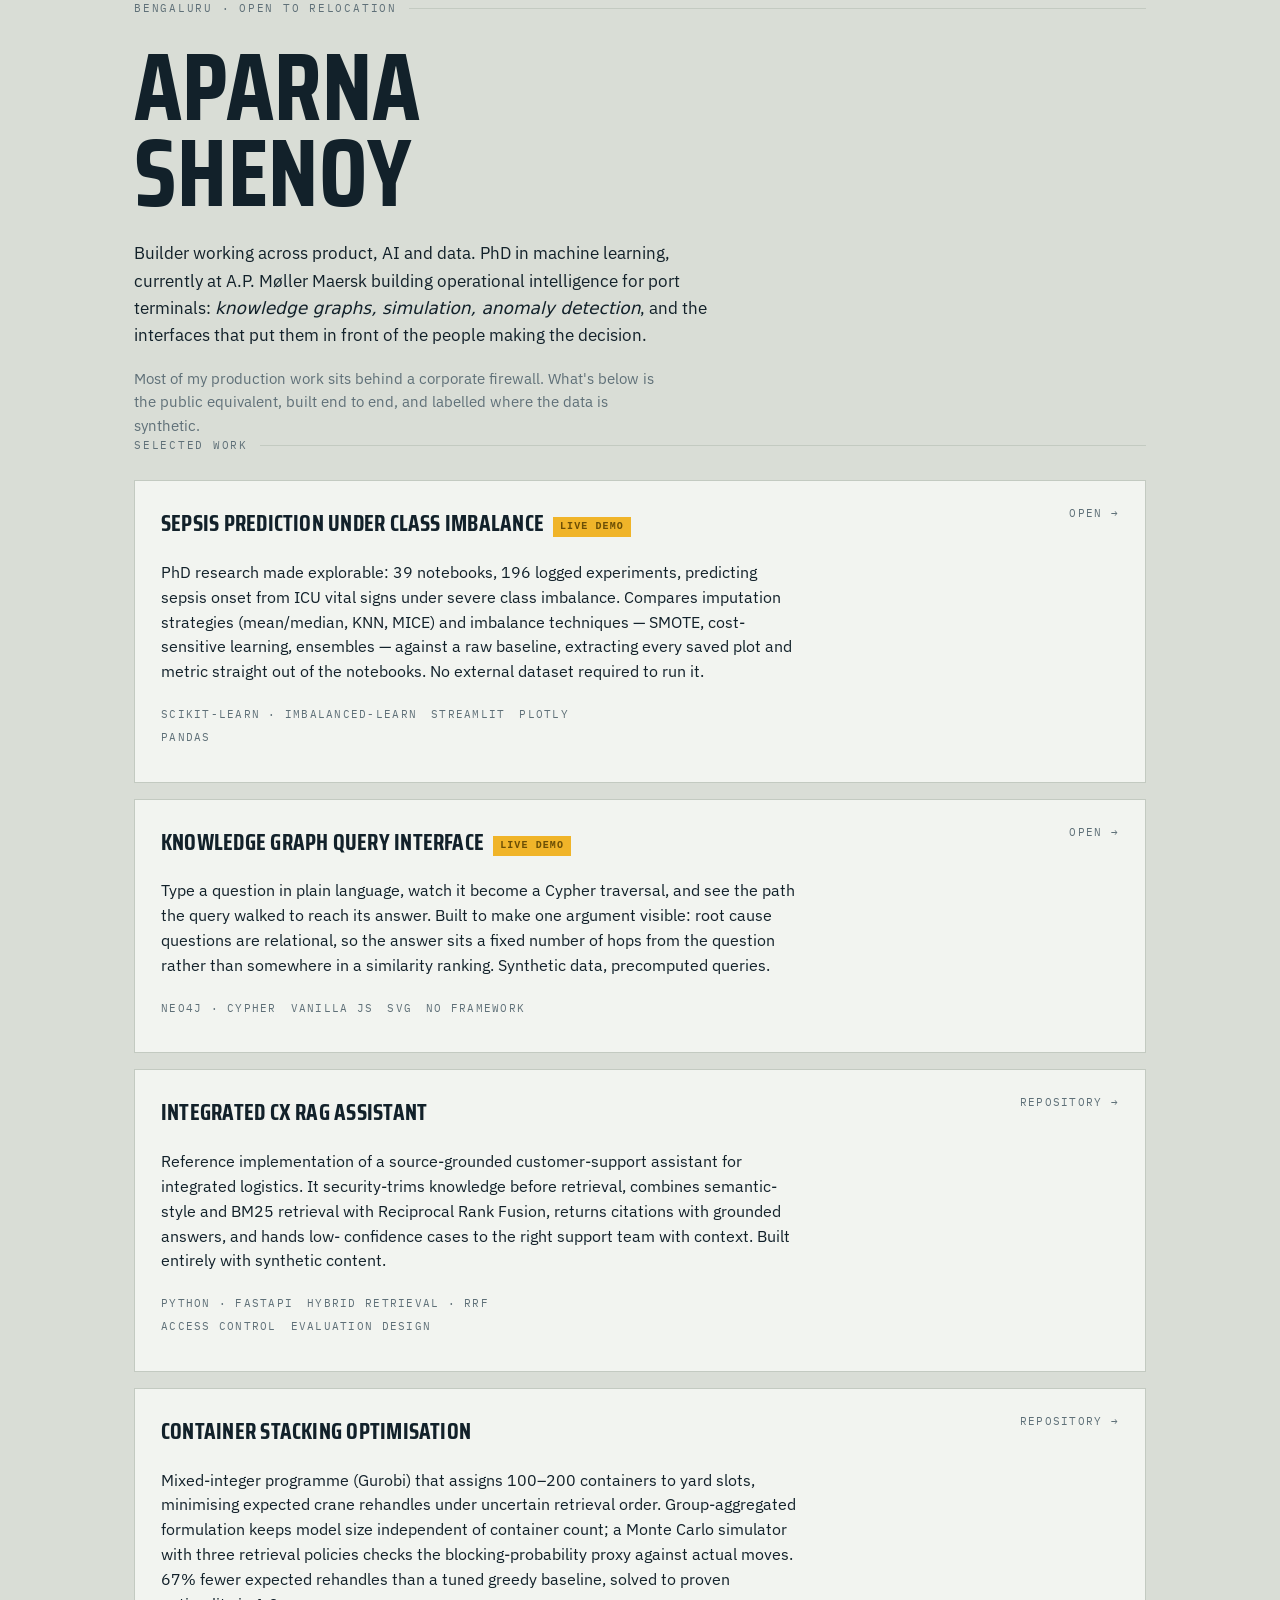
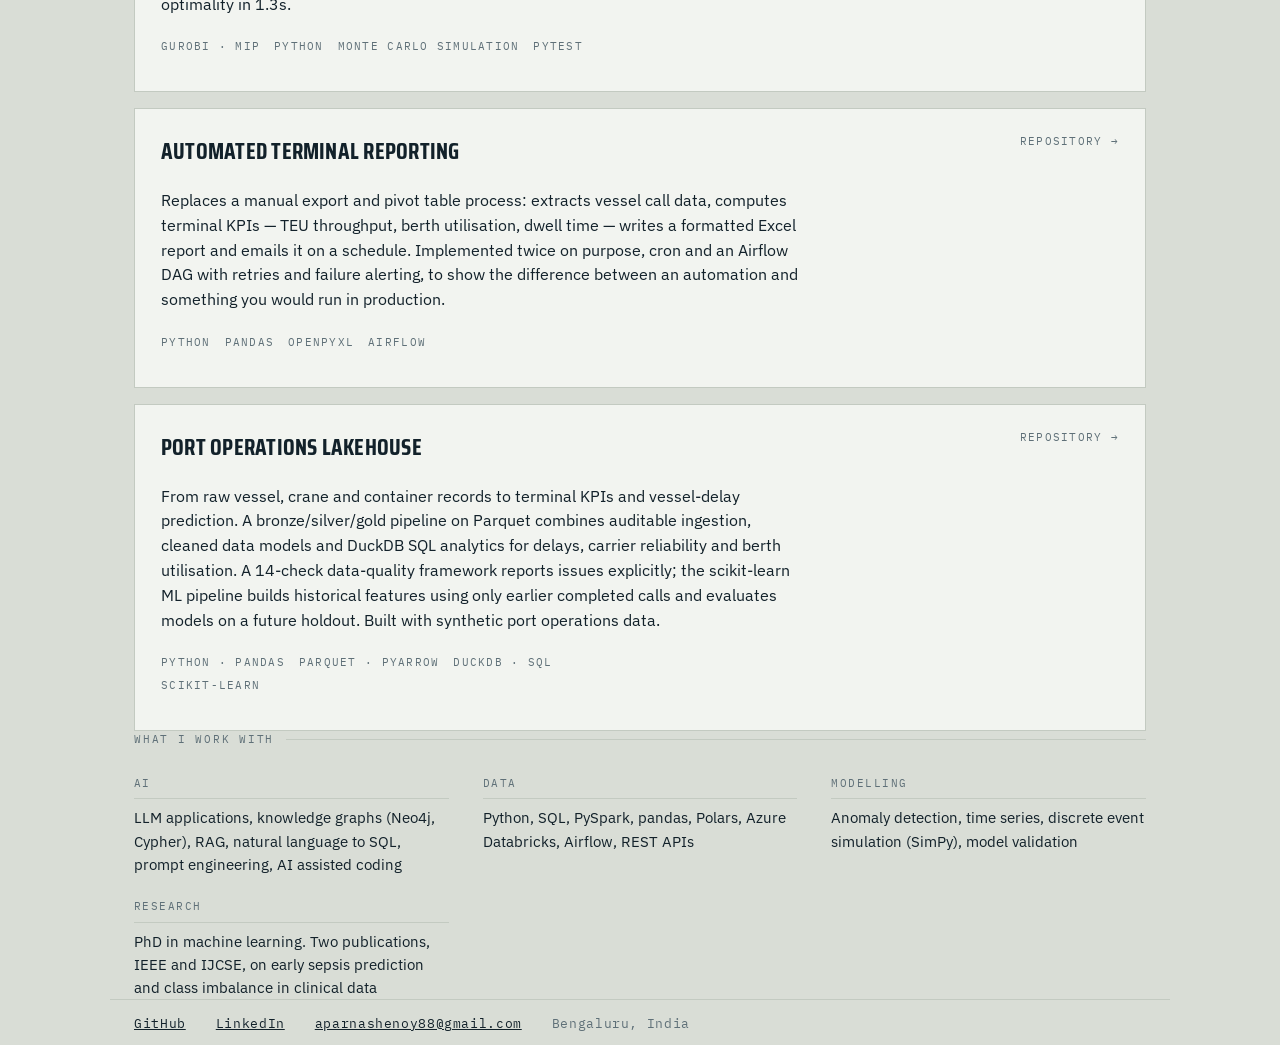
==== commit c4b63ab3: "Correct lakehouse portfolio card to reflect implemented data and ML stack" ====
--- a/index.html
+++ b/index.html
@@ -234,9 +234,13 @@
 
     <a class="card" href="https://github.com/aparnashenoy/port-operations-analytics-lakehouse">
       <h2>Port operations lakehouse</h2>
-      <p>End to end build covering ingestion, Delta Lake modelling, a KPI layer and an interactive front
-      end. The full path from raw operational feed to something a planner can read.</p>
-      <p class="tags"><span>PySpark</span><span>Delta Lake</span><span>Databricks</span></p>
+      <p>From raw vessel, crane and container records to terminal KPIs and vessel-delay prediction.
+      A bronze/silver/gold pipeline on Parquet combines auditable ingestion, cleaned data models and
+      DuckDB SQL analytics for delays, carrier reliability and berth utilisation. A 14-check
+      data-quality framework reports issues explicitly; the scikit-learn ML pipeline builds historical
+      features using only earlier completed calls and evaluates models on a future holdout. Built
+      with synthetic port operations data.</p>
+      <p class="tags"><span>Python · pandas</span><span>Parquet · PyArrow</span><span>DuckDB · SQL</span><span>scikit-learn</span></p>
       <span class="go">Repository →</span>
     </a>
 
